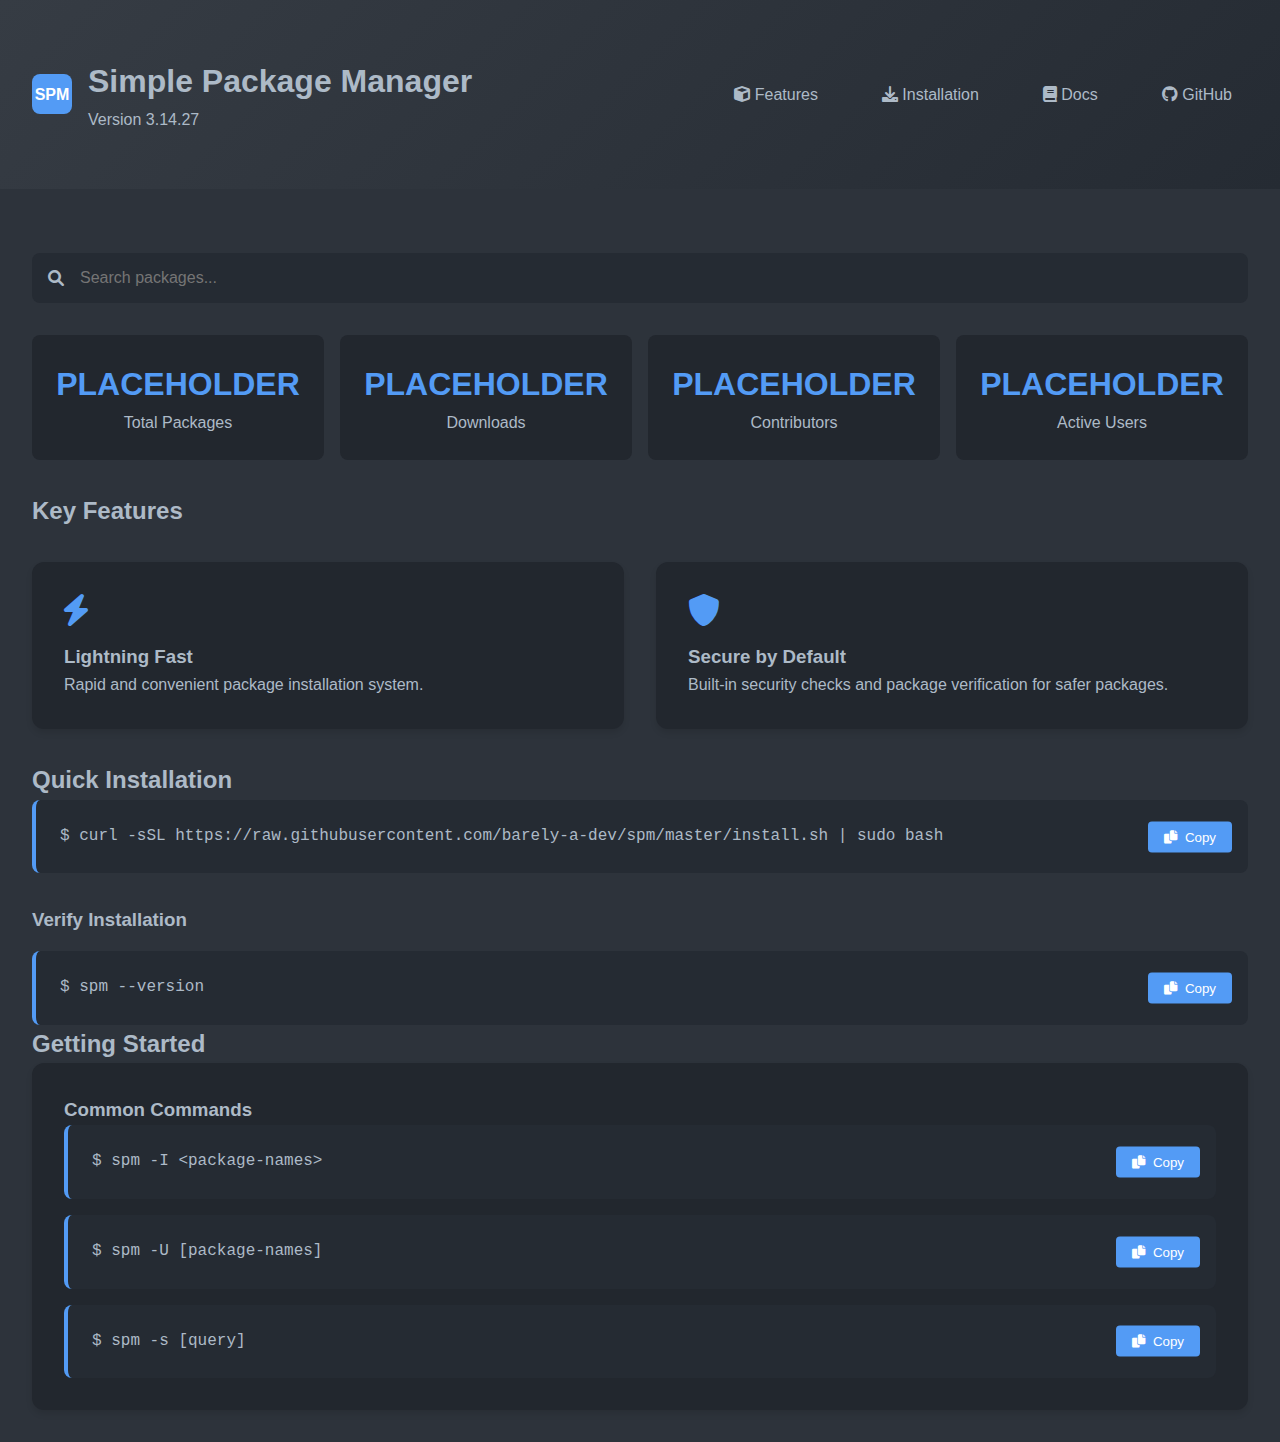
==== website/index.html @ 157df3e2 "Fix copy button on the website" ====
<!DOCTYPE html>
<html lang="en">

<head>
    <meta charset="UTF-8">
    <meta name="viewport" content="width=device-width, initial-scale=1.0">
    <meta name="description" content="SPM - A powerful yet lightweight package manager for modern development">
    <meta name="keywords" content="package manager, SPM, software management, development tools">
    <title>SPM - Simple Package Manager</title>
    <link rel="stylesheet" href="https://cdnjs.cloudflare.com/ajax/libs/font-awesome/6.0.0/css/all.min.css">
    <style>
        :root {
            --primary: #2d333b;
            --primary-light: #363c44;
            --primary-dark: #252b33;
            --secondary: #22272e;
            --text: #adbac7;
            --text-light: #cbd4dc;
            --accent: #539bf5;
            --accent-light: #68a7f8;
            --success: #347d39;
            --warning: #c69026;
            --error: #e5534b;
            --gradient-primary: linear-gradient(135deg, var(--primary-light), var(--primary-dark));
            --box-shadow: 0 4px 6px rgba(0, 0, 0, 0.1);
            --transition-speed: 0.3s;
        }


        *,
        *::before,
        *::after {
            box-sizing: border-box;
            margin: 0;
            padding: 0;
        }

        html {
            scroll-behavior: smooth;
            font-size: 16px;
        }

        body {
            font-family: -apple-system, BlinkMacSystemFont, 'Segoe UI', Roboto, Oxygen, Ubuntu, Cantarell, sans-serif;
            line-height: 1.6;
            background: var(--primary);
            color: var(--text);
            overflow-x: hidden;
        }


        .container {
            max-width: 1400px;
            margin: 0 auto;
            padding: 2rem;
            position: relative;
        }


        header {
            background: var(--gradient-primary);
            padding: 1.5rem 0;
            position: sticky;
            top: 0;
            z-index: 1000;
            backdrop-filter: blur(10px);
        }

        .search-results {
            position: absolute;
            top: calc(100% + 5px);

            left: 0;
            right: 0;
            background: var(--secondary);
            border-radius: 8px;
            margin-top: 0.5rem;
            box-shadow: var(--box-shadow);
            z-index: 1000;
            max-height: 400px;

            overflow-y: auto;

        }


        .search-result {
            padding: 1rem;
            border-bottom: 1px solid var(--primary);
            cursor: pointer;
            transition: background var(--transition-speed);
        }

        .search-result:hover {
            background: var(--primary-light);
        }

        .search-result:last-child {
            border-bottom: none;
        }


        .header-content {
            display: flex;
            justify-content: space-between;
            align-items: center;
        }

        .logo-container {
            display: flex;
            align-items: center;
            gap: 1rem;
        }

        .logo {
            width: 40px;
            height: 40px;
            background: var(--accent);
            border-radius: 8px;
            display: flex;
            align-items: center;
            justify-content: center;
            font-weight: bold;
            color: white;
        }


        nav {
            display: flex;
            gap: 2rem;
            align-items: center;
        }

        nav a {
            color: var(--text);
            text-decoration: none;
            padding: 0.5rem 1rem;
            border-radius: 6px;
            transition: all var(--transition-speed);
            position: relative;
        }

        nav a::after {
            content: '';
            position: absolute;
            bottom: 0;
            left: 50%;
            width: 0;
            height: 2px;
            background: var(--accent);
            transition: all var(--transition-speed);
            transform: translateX(-50%);
        }

        nav a:hover::after {
            width: 100%;
        }


        .feature-card {
            background: var(--secondary);
            padding: 2rem;
            border-radius: 12px;
            box-shadow: var(--box-shadow);
            transition: all var(--transition-speed);
            position: relative;
            overflow: hidden;
        }

        .feature-card::before {
            content: '';
            position: absolute;
            top: 0;
            left: 0;
            width: 100%;
            height: 4px;
            background: var(--accent);
            transform: scaleX(0);
            transition: transform var(--transition-speed);
        }

        .feature-card:hover::before {
            transform: scaleX(1);
        }


        .cmd {
            background: var(--primary-dark);
            padding: 1.5rem;
            border-radius: 8px;
            position: relative;
            font-family: 'JetBrains Mono', monospace;
            border-left: 4px solid var(--accent);
        }

        .copy-btn {
            position: absolute;
            right: 1rem;
            top: 50%;
            transform: translateY(-50%);
            background: var(--accent);
            color: white;
            border: none;
            padding: 0.5rem 1rem;
            border-radius: 4px;
            cursor: pointer;
            transition: all var(--transition-speed);
            display: flex;
            align-items: center;
            gap: 0.5rem;
        }

        .copy-btn:hover {
            background: var(--accent-light);
        }


        .search-bar {
            background: var(--primary-dark);
            padding: 1rem;
            border-radius: 8px;
            display: flex;
            align-items: center;
            gap: 1rem;
            margin: 2rem 0;
        }

        .search-input {
            background: transparent;
            border: none;
            color: var(--text);
            flex: 1;
            font-size: 1rem;
            outline: none;
        }

        .statistics {
            display: grid;
            grid-template-columns: repeat(4, 1fr);
            gap: 1rem;
            margin: 2rem 0;
        }

        .stat-card {
            background: var(--secondary);
            padding: 1.5rem;
            border-radius: 8px;
            text-align: center;
        }

        .stat-number {
            font-size: 2rem;
            color: var(--accent);
            font-weight: bold;
        }


        .fade-in {
            animation: fadeIn 0.5s ease-in;
        }

        @keyframes fadeIn {
            from {
                opacity: 0;
                transform: translateY(20px);
            }

            to {
                opacity: 1;
                transform: translateY(0);
            }
        }


        @media (max-width: 1024px) {
            .statistics {
                grid-template-columns: repeat(2, 1fr);
            }
        }

        @media (max-width: 768px) {
            .header-content {
                flex-direction: column;
                gap: 1rem;
            }

            nav {
                flex-wrap: wrap;
                justify-content: center;
            }

            .statistics {
                grid-template-columns: 1fr;
            }
        }
    </style>
</head>

<body>

    <header>
        <div class="container header-content">
            <div class="logo-container">
                <div class="logo">SPM</div>
                <div>
                    <h1>Simple Package Manager</h1>
                    <span class="version">Version 3.14.27</span>
                </div>
            </div>
            <nav>
                <a href="#features"><i class="fas fa-cube"></i> Features</a>
                <a href="#installation"><i class="fas fa-download"></i> Installation</a>
                <a href="#documentation"><i class="fas fa-book"></i> Docs</a>
                <a href="https://github.com/barely-a-dev/spm"><i class="fab fa-github"></i> GitHub</a>
            </nav>
        </div>
    </header>

    <main class="container">

        <div class="search-container" style="position: relative;">
            <div class="search-bar">
                <i class="fas fa-search"></i>
                <input type="text" class="search-input" placeholder="Search packages...">
            </div>
        </div>



        <div class="statistics">
            <div class="stat-card">
                <div class="stat-number">PLACEHOLDER</div>
                <div>Total Packages</div>
            </div>
            <div class="stat-card">
                <div class="stat-number">PLACEHOLDER</div>
                <div>Downloads</div>
            </div>
            <div class="stat-card">
                <div class="stat-number">PLACEHOLDER</div>
                <div>Contributors</div>
            </div>
            <div class="stat-card">
                <div class="stat-number">PLACEHOLDER</div>
                <div>Active Users</div>
            </div>
        </div>

        <section id="features" class="fade-in">
            <h2>Key Features</h2>
            <div class="feature-grid"
                style="display: grid; grid-template-columns: repeat(auto-fit, minmax(300px, 1fr)); gap: 2rem; margin: 2rem 0;">
                <div class="feature-card">
                    <i class="fas fa-bolt" style="color: var(--accent); font-size: 2rem; margin-bottom: 1rem;"></i>
                    <h3>Lightning Fast</h3>
                    <p>Rapid and convenient package installation system.</p>
                </div>
                <div class="feature-card">
                    <i class="fas fa-shield-alt"
                        style="color: var(--accent); font-size: 2rem; margin-bottom: 1rem;"></i>
                    <h3>Secure by Default</h3>
                    <p>Built-in security checks and package verification for safer packages.</p>
                </div>
                <!-- <div class="feature-card">
                    <i class="fas fa-code-branch"
                        style="color: var(--accent); font-size: 2rem; margin-bottom: 1rem;"></i>
                    <h3>Smart Dependencies</h3>
                    <p>Intelligent dependency management with automatic conflict resolution.</p>
                </div> -->
            </div>


            <section id="installation" class="fade-in">
                <h2>Quick Installation</h2>
                <div class="cmd">
                    $ curl -sSL https://raw.githubusercontent.com/barely-a-dev/spm/master/install.sh | sudo bash
                    <button class="copy-btn"><i class="fas fa-copy"></i> Copy</button>
                </div>

                <h3 style="margin: 2rem 0 1rem;">Verify Installation</h3>
                <div class="cmd">
                    $ spm --version
                    <button class="copy-btn"><i class="fas fa-copy"></i> Copy</button>
                </div>
            </section>


            <section id="documentation" class="fade-in">
                <h2>Getting Started</h2>
                <div class="feature-card">
                    <h3>Common Commands</h3>
                    <div style="display: grid; gap: 1rem;">
                        <div class="cmd">
                            $ spm -I &lt;package-names&gt;
                            <button class="copy-btn"><i class="fas fa-copy"></i> Copy</button>
                        </div>
                        <div class="cmd">
                            $ spm -U [package-names]
                            <button class="copy-btn"><i class="fas fa-copy"></i> Copy</button>
                        </div>
                        <div class="cmd">
                            $ spm -s [query]
                            <button class="copy-btn"><i class="fas fa-copy"></i> Copy</button>
                        </div>
                    </div>
                </div>
            </section>
        </section>
    </main>

    <script>
        document.addEventListener('DOMContentLoaded', () => {
            // Intersection Observer for animations
            const observer = new IntersectionObserver((entries) => {
                entries.forEach(entry => {
                    if (entry.isIntersecting) {
                        entry.target.classList.add('fade-in');
                    }
                });
            }, { threshold: 0.1 });

            // Observe all feature cards
            document.querySelectorAll('.feature-card').forEach(card => {
                observer.observe(card);
            });
            
            document.querySelectorAll('.copy-btn').forEach(btn => {
                btn.addEventListener('click', async () => {
                    // Get the command text, remove the $ and any extra whitespace
                    const cmdText = btn.parentElement.firstChild.textContent.trim();
                    const command = cmdText.replace(/^\$\s+/, '').trim();

                    try {
                        await navigator.clipboard.writeText(command);
                        btn.innerHTML = '<i class="fas fa-check"></i> Copied!';
                        setTimeout(() => {
                            btn.innerHTML = '<i class="fas fa-copy"></i> Copy';
                        }, 2000);
                    } catch (err) {
                        btn.innerHTML = '<i class="fas fa-times"></i> Failed!';
                        setTimeout(() => {
                            btn.innerHTML = '<i class="fas fa-copy"></i> Copy';
                        }, 2000);
                    }
                });
            });

            const searchInput = document.querySelector('.search-input');
            let searchTimeout = null;

            searchInput.addEventListener('input', async (e) => {
                const query = e.target.value.trim().toLowerCase();
                if (query.length < 2) {
                    const existingResults = document.querySelector('.search-results');
                    if (existingResults) existingResults.remove();
                    return;
                }

                // Clear previous timeout
                if (searchTimeout) clearTimeout(searchTimeout);

                // Set new timeout to prevent too many API calls
                searchTimeout = setTimeout(async () => {
                    try {
                        // Fetch repository contents
                        const response = await fetch('https://api.github.com/repos/barely-a-dev/spm_repo/contents');
                        const files = await response.json();

                        // Process files to find packages
                        const packages = new Map(); // Use Map to store unique packages

                        // First pass: collect all .ver files and their contents
                        const verFiles = files.filter(file => file.name.endsWith('.ver'));
                        const verVersions = new Map();

                        for (const verFile of verFiles) {
                            const pkgName = verFile.name.replace('.ver', '');
                            const versionResponse = await fetch(verFile.download_url);
                            const version = await versionResponse.text();
                            verVersions.set(pkgName, version.trim());
                        }

                        // Second pass: process package files
                        files.forEach(file => {
                            if (file.name.endsWith('.ver')) return; // Skip .ver files

                            // Try to parse package name and version
                            const match = file.name.match(/^([^&]+)&(.+)$/);
                            if (match) {
                                const [, name, version] = match;
                                if (name.toLowerCase().includes(query)) {
                                    packages.set(name, {
                                        name,
                                        version,
                                        status: verVersions.has(name) ? 'valid' : 'no-ver-file'
                                    });
                                }
                            } else {
                                // Handle files without version in filename
                                const name = file.name;
                                if (name.toLowerCase().includes(query)) {
                                    packages.set(name, {
                                        name,
                                        version: 'unknown',
                                        status: 'invalid-format'
                                    });
                                }
                            }
                        });

                        // Convert packages Map to array and sort by status and name
                        const results = Array.from(packages.values())
                            .sort((a, b) => {
                                // Sort valid packages first
                                if (a.status === 'valid' && b.status !== 'valid') return -1;
                                if (a.status !== 'valid' && b.status === 'valid') return 1;
                                return a.name.localeCompare(b.name);
                            });

                        // Update UI with search results
                        const resultsContainer = document.createElement('div');
                        resultsContainer.className = 'search-results';

                        resultsContainer.innerHTML = results.map(pkg => `
                <div class="search-result" style="border-left: 4px solid ${getStatusColor(pkg.status)}">
                    <h4>${pkg.name}</h4>
                    <p>Version: ${pkg.version}</p>
                    ${pkg.status !== 'valid' ? `<p style="color: var(--warning);">${getStatusMessage(pkg.status)}</p>` : ''}
                </div>
            `).join('');

                        // Replace existing results if any
                        const existingResults = document.querySelector('.search-results');
                        if (existingResults) {
                            existingResults.remove();
                        }
                        searchInput.parentElement.parentElement.appendChild(resultsContainer);
                    } catch (error) {
                        console.error('Search failed:', error);
                    }
                }, 300); // Debounce time of 300ms
            });

            // Helper functions
            function getStatusColor(status) {
                switch (status) {
                    case 'valid': return 'var(--success)';
                    case 'no-ver-file': return 'var(--warning)';
                    case 'invalid-format': return 'var(--error)';
                    default: return 'var(--text)';
                }
            }

            function getStatusMessage(status) {
                switch (status) {
                    case 'no-ver-file': return 'Missing version file';
                    case 'invalid-format': return 'Invalid package format';
                    default: return '';
                }
            }
        });
        document.addEventListener('DOMContentLoaded', async () => {
            // Fetch statistics from GitHub API
            async function fetchStats() {
                try {
                    const response = await fetch('https://api.github.com/repos/barely-a-dev/spm_repo/contents');
                    const data = await response.json();
                    console.log(data);
                    // Count .ver files for total packages
                    const totalPackages = data.filter(file => file.name.endsWith('.ver')).length;

                    // Update statistics
                    document.querySelectorAll('.stat-number').forEach((stat, index) => {
                        switch (index) {
                            case 0: // Total Packages
                                stat.textContent = totalPackages;
                                break;
                            case 1: // Downloads (Needs backend implementation)
                                stat.textContent = 'Coming Soon';
                                break;
                            case 2: // Contributors
                                stat.textContent = '1';
                                break;
                            case 3: // Active Users
                                fetch('/api/active-users').then(res => res.json())
                                    .then(data => stat.textContent = data.count)
                                    .catch(() => stat.textContent = 'Coming Soon');
                                break;
                        }
                    });
                } catch (error) {
                    console.error('Failed to fetch statistics:', error);
                }
            }

            fetchStats();
        });

    </script>
</body>

</html>
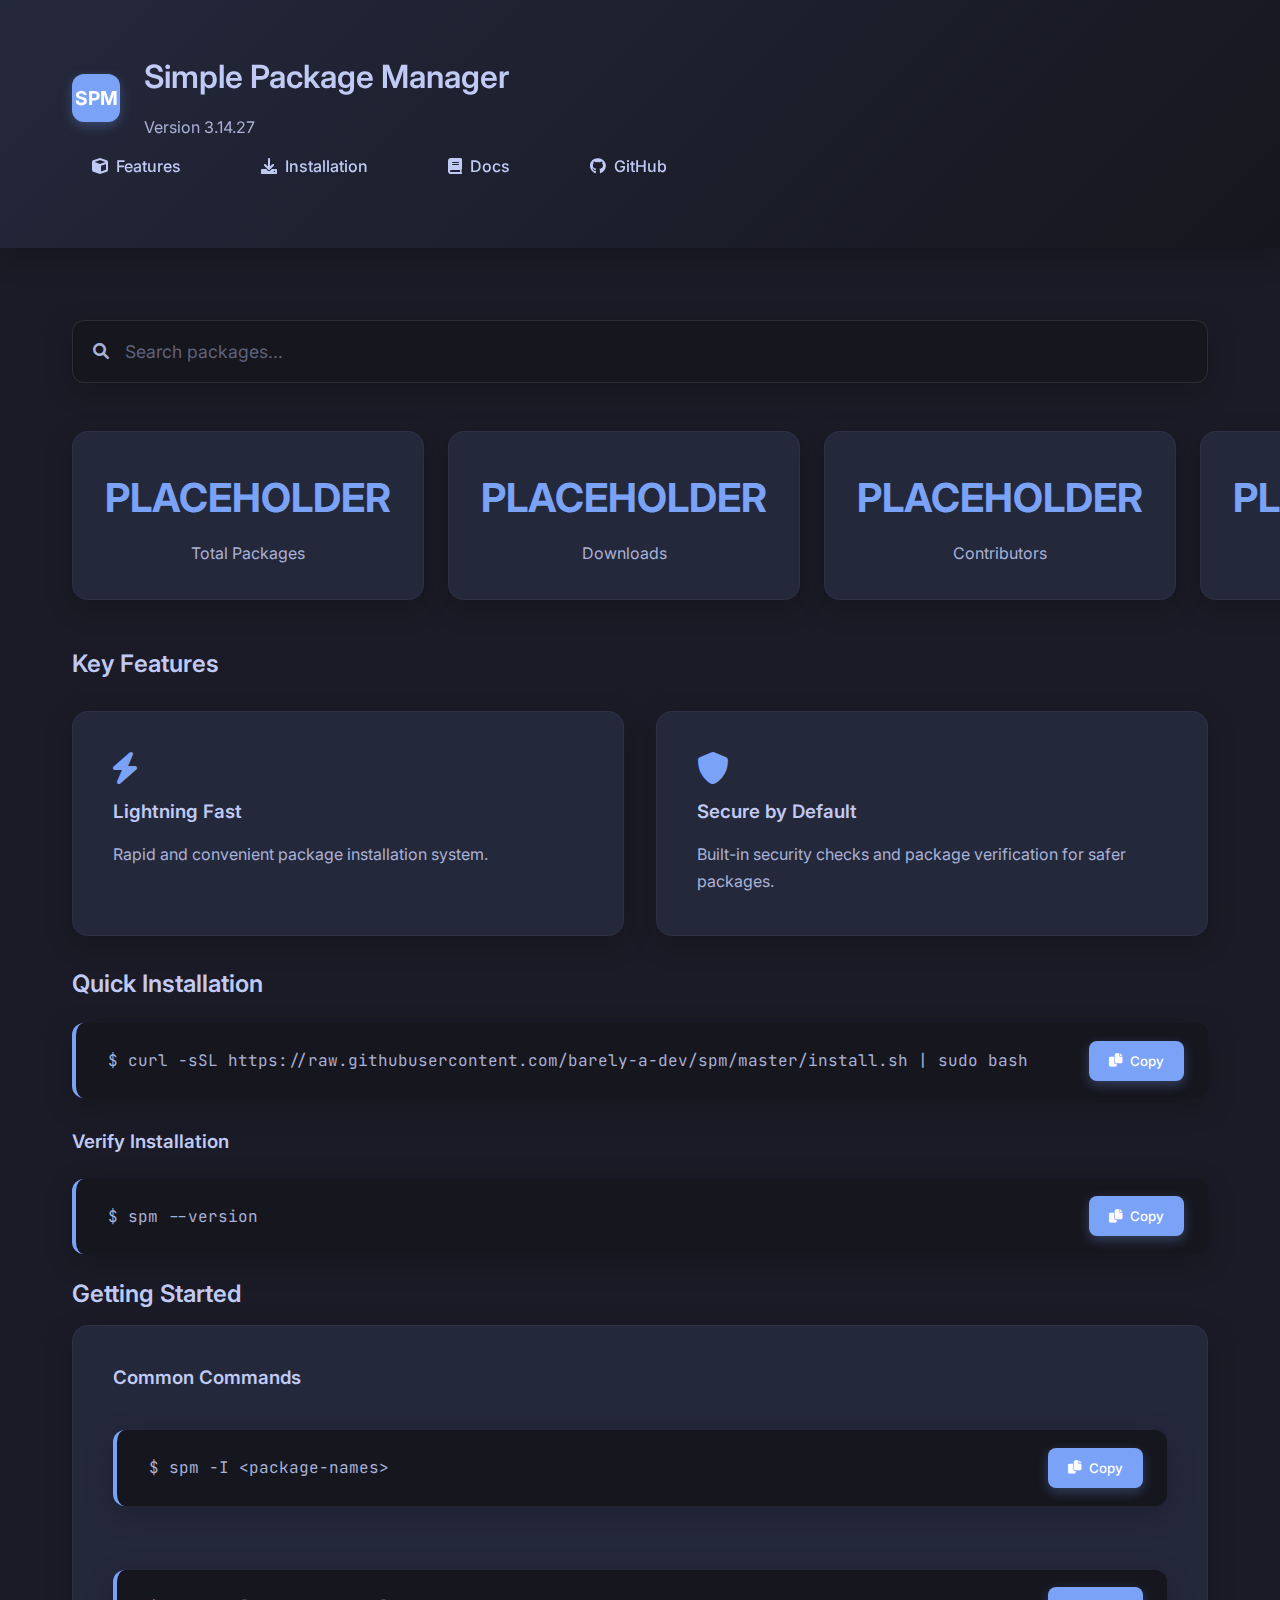
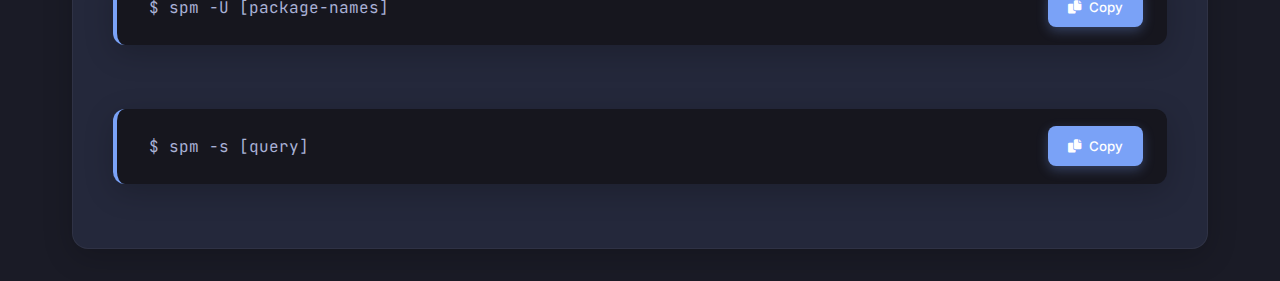
==== commit 8276e169: "Improve website appearance and function" ====
--- a/website/index.html
+++ b/website/index.html
@@ -8,24 +8,29 @@
     <meta name="keywords" content="package manager, SPM, software management, development tools">
     <title>SPM - Simple Package Manager</title>
     <link rel="stylesheet" href="https://cdnjs.cloudflare.com/ajax/libs/font-awesome/6.0.0/css/all.min.css">
+    <link rel="preconnect" href="https://fonts.googleapis.com">
+    <link rel="preconnect" href="https://fonts.gstatic.com" crossorigin>
+    <link
+        href="https://fonts.googleapis.com/css2?family=JetBrains+Mono:wght@400;700&family=Inter:wght@400;500;700&display=swap"
+        rel="stylesheet">
     <style>
         :root {
-            --primary: #2d333b;
-            --primary-light: #363c44;
-            --primary-dark: #252b33;
-            --secondary: #22272e;
-            --text: #adbac7;
-            --text-light: #cbd4dc;
-            --accent: #539bf5;
-            --accent-light: #68a7f8;
-            --success: #347d39;
-            --warning: #c69026;
-            --error: #e5534b;
+            --primary: #1a1b26;
+            --primary-light: #24283b;
+            --primary-dark: #16161e;
+            --secondary: #1f2335;
+            --text: #a9b1d6;
+            --text-light: #c0caf5;
+            --accent: #7aa2f7;
+            --accent-light: #89b4fa;
+            --accent-dark: #6b8adb;
+            --success: #9ece6a;
+            --warning: #e0af68;
+            --error: #f7768e;
             --gradient-primary: linear-gradient(135deg, var(--primary-light), var(--primary-dark));
-            --box-shadow: 0 4px 6px rgba(0, 0, 0, 0.1);
+            --box-shadow: 0 8px 30px rgba(0, 0, 0, 0.2);
             --transition-speed: 0.3s;
         }
-
 
         *,
         *::before,
@@ -41,21 +46,31 @@
         }
 
         body {
-            font-family: -apple-system, BlinkMacSystemFont, 'Segoe UI', Roboto, Oxygen, Ubuntu, Cantarell, sans-serif;
-            line-height: 1.6;
+            font-family: 'Inter', sans-serif;
+            line-height: 1.7;
             background: var(--primary);
             color: var(--text);
             overflow-x: hidden;
         }
 
+        h1,
+        h2,
+        h3,
+        h4,
+        h5,
+        h6 {
+            color: var(--text-light);
+            font-weight: 600;
+            line-height: 1.3;
+            margin-bottom: 1rem;
+        }
 
         .container {
-            max-width: 1400px;
+            max-width: 1200px;
             margin: 0 auto;
             padding: 2rem;
             position: relative;
         }
-
 
         header {
             background: var(--gradient-primary);
@@ -63,214 +78,204 @@
             position: sticky;
             top: 0;
             z-index: 1000;
+            box-shadow: var(--box-shadow);
             backdrop-filter: blur(10px);
         }
 
-        .search-results {
-            position: absolute;
-            top: calc(100% + 5px);
-
-            left: 0;
-            right: 0;
-            background: var(--secondary);
-            border-radius: 8px;
-            margin-top: 0.5rem;
-            box-shadow: var(--box-shadow);
-            z-index: 1000;
-            max-height: 400px;
-
-            overflow-y: auto;
-
-        }
-
-
-        .search-result {
-            padding: 1rem;
-            border-bottom: 1px solid var(--primary);
-            cursor: pointer;
-            transition: background var(--transition-speed);
-        }
-
-        .search-result:hover {
-            background: var(--primary-light);
-        }
-
-        .search-result:last-child {
-            border-bottom: none;
-        }
-
-
-        .header-content {
-            display: flex;
-            justify-content: space-between;
-            align-items: center;
-        }
-
         .logo-container {
             display: flex;
             align-items: center;
-            gap: 1rem;
+            gap: 1.5rem;
         }
 
         .logo {
-            width: 40px;
-            height: 40px;
+            width: 48px;
+            height: 48px;
             background: var(--accent);
-            border-radius: 8px;
+            border-radius: 12px;
             display: flex;
             align-items: center;
             justify-content: center;
             font-weight: bold;
             color: white;
-        }
-
+            font-size: 1.2rem;
+            box-shadow: 0 4px 12px rgba(122, 162, 247, 0.3);
+        }
 
         nav {
             display: flex;
-            gap: 2rem;
+            gap: 2.5rem;
             align-items: center;
         }
 
         nav a {
+            color: var(--text-light);
+            text-decoration: none;
+            padding: 0.75rem 1.25rem;
+            border-radius: 8px;
+            transition: all var(--transition-speed);
+            font-weight: 500;
+            display: flex;
+            align-items: center;
+            gap: 0.5rem;
+        }
+
+        nav a:hover {
+            background: rgba(255, 255, 255, 0.1);
+            transform: translateY(-2px);
+        }
+
+        .search-bar {
+            background: var(--primary-dark);
+            padding: 1.25rem;
+            border-radius: 12px;
+            display: flex;
+            align-items: center;
+            gap: 1rem;
+            margin: 2.5rem 0;
+            box-shadow: var(--box-shadow);
+            border: 1px solid rgba(255, 255, 255, 0.1);
+        }
+
+        .search-input {
+            background: transparent;
+            border: none;
             color: var(--text);
-            text-decoration: none;
-            padding: 0.5rem 1rem;
-            border-radius: 6px;
-            transition: all var(--transition-speed);
-            position: relative;
-        }
-
-        nav a::after {
-            content: '';
-            position: absolute;
-            bottom: 0;
-            left: 50%;
-            width: 0;
-            height: 2px;
-            background: var(--accent);
-            transition: all var(--transition-speed);
-            transform: translateX(-50%);
-        }
-
-        nav a:hover::after {
-            width: 100%;
-        }
-
+            flex: 1;
+            font-size: 1.1rem;
+            outline: none;
+            font-family: 'Inter', sans-serif;
+        }
+
+        .search-input::placeholder {
+            color: rgba(169, 177, 214, 0.5);
+        }
+
+        .statistics {
+            display: grid;
+            grid-template-columns: repeat(4, 1fr);
+            gap: 1.5rem;
+            margin: 3rem 0;
+        }
+
+        .stat-card {
+            background: var(--primary-light);
+            padding: 2rem;
+            border-radius: 16px;
+            text-align: center;
+            box-shadow: var(--box-shadow);
+            border: 1px solid rgba(255, 255, 255, 0.05);
+            transition: transform var(--transition-speed);
+        }
+
+        .stat-card:hover {
+            transform: translateY(-5px);
+        }
+
+        .stat-number {
+            font-size: 2.5rem;
+            color: var(--accent);
+            font-weight: 700;
+            margin-bottom: 0.5rem;
+        }
 
         .feature-card {
-            background: var(--secondary);
-            padding: 2rem;
-            border-radius: 12px;
+            background: var(--primary-light);
+            padding: 2.5rem;
+            border-radius: 16px;
             box-shadow: var(--box-shadow);
-            transition: all var(--transition-speed);
+            transition: transform var(--transition-speed);
             position: relative;
             overflow: hidden;
-        }
-
-        .feature-card::before {
-            content: '';
-            position: absolute;
-            top: 0;
-            left: 0;
-            width: 100%;
-            height: 4px;
-            background: var(--accent);
-            transform: scaleX(0);
-            transition: transform var(--transition-speed);
-        }
-
-        .feature-card:hover::before {
-            transform: scaleX(1);
-        }
-
+            border: 1px solid rgba(255, 255, 255, 0.05);
+        }
+
+        .feature-card:hover {
+            transform: translateY(-5px);
+        }
 
         .cmd {
             background: var(--primary-dark);
-            padding: 1.5rem;
-            border-radius: 8px;
+            padding: 1.5rem 2rem;
+            border-radius: 12px;
             position: relative;
             font-family: 'JetBrains Mono', monospace;
             border-left: 4px solid var(--accent);
+            margin: 1.5rem 0;
+            box-shadow: var(--box-shadow);
         }
 
         .copy-btn {
             position: absolute;
-            right: 1rem;
+            right: 1.5rem;
             top: 50%;
             transform: translateY(-50%);
             background: var(--accent);
             color: white;
             border: none;
-            padding: 0.5rem 1rem;
-            border-radius: 4px;
+            padding: 0.75rem 1.25rem;
+            border-radius: 8px;
             cursor: pointer;
             transition: all var(--transition-speed);
             display: flex;
             align-items: center;
             gap: 0.5rem;
+            font-family: 'Inter', sans-serif;
+            font-weight: 500;
+            box-shadow: 0 4px 12px rgba(122, 162, 247, 0.3);
         }
 
         .copy-btn:hover {
             background: var(--accent-light);
-        }
-
-
-        .search-bar {
-            background: var(--primary-dark);
-            padding: 1rem;
-            border-radius: 8px;
-            display: flex;
-            align-items: center;
+            transform: translateY(-50%) scale(1.2)
+        }
+
+        .search-results {
+            background: var(--primary-light);
+            border-radius: 12px;
+            margin-top: 0.5rem;
+            box-shadow: var(--box-shadow);
+            border: 1px solid rgba(255, 255, 255, 0.05);
+            overflow: hidden;
+        }
+
+        .search-result {
+            padding: 1.5rem;
+            border-bottom: 1px solid rgba(255, 255, 255, 0.05);
+            cursor: pointer;
+            transition: background var(--transition-speed);
+        }
+
+        .search-result:hover {
+            background: var(--primary);
+        }
+
+        .result-buttons {
+            display: flex;
             gap: 1rem;
-            margin: 2rem 0;
-        }
-
-        .search-input {
-            background: transparent;
+            margin-top: 1rem;
+        }
+
+        .result-button {
+            background: var(--accent);
+            color: white;
             border: none;
-            color: var(--text);
-            flex: 1;
-            font-size: 1rem;
-            outline: none;
-        }
-
-        .statistics {
-            display: grid;
-            grid-template-columns: repeat(4, 1fr);
-            gap: 1rem;
-            margin: 2rem 0;
-        }
-
-        .stat-card {
-            background: var(--secondary);
-            padding: 1.5rem;
-            border-radius: 8px;
-            text-align: center;
-        }
-
-        .stat-number {
-            font-size: 2rem;
-            color: var(--accent);
-            font-weight: bold;
-        }
-
-
-        .fade-in {
-            animation: fadeIn 0.5s ease-in;
-        }
-
-        @keyframes fadeIn {
-            from {
-                opacity: 0;
-                transform: translateY(20px);
-            }
-
-            to {
-                opacity: 1;
-                transform: translateY(0);
-            }
-        }
-
+            padding: 0.5rem 1rem;
+            border-radius: 6px;
+            cursor: pointer;
+            transition: all var(--transition-speed);
+            display: flex;
+            align-items: center;
+            gap: 0.5rem;
+            font-family: 'Inter', sans-serif;
+            font-size: 0.9rem;
+            font-weight: 500;
+        }
+
+        .result-button:hover {
+            background: var(--accent-light);
+            transform: translateY(-2px);
+        }
 
         @media (max-width: 1024px) {
             .statistics {
@@ -281,7 +286,7 @@
         @media (max-width: 768px) {
             .header-content {
                 flex-direction: column;
-                gap: 1rem;
+                gap: 1.5rem;
             }
 
             nav {
@@ -292,12 +297,15 @@
             .statistics {
                 grid-template-columns: 1fr;
             }
+
+            .container {
+                padding: 1.5rem;
+            }
         }
     </style>
 </head>
 
 <body>
-
     <header>
         <div class="container header-content">
             <div class="logo-container">
@@ -315,18 +323,13 @@
             </nav>
         </div>
     </header>
-
     <main class="container">
-
         <div class="search-container" style="position: relative;">
             <div class="search-bar">
                 <i class="fas fa-search"></i>
                 <input type="text" class="search-input" placeholder="Search packages...">
             </div>
         </div>
-
-
-
         <div class="statistics">
             <div class="stat-card">
                 <div class="stat-number">PLACEHOLDER</div>
@@ -345,7 +348,6 @@
                 <div>Active Users</div>
             </div>
         </div>
-
         <section id="features" class="fade-in">
             <h2>Key Features</h2>
             <div class="feature-grid"
@@ -368,23 +370,18 @@
                     <p>Intelligent dependency management with automatic conflict resolution.</p>
                 </div> -->
             </div>
-
-
             <section id="installation" class="fade-in">
                 <h2>Quick Installation</h2>
                 <div class="cmd">
                     $ curl -sSL https://raw.githubusercontent.com/barely-a-dev/spm/master/install.sh | sudo bash
                     <button class="copy-btn"><i class="fas fa-copy"></i> Copy</button>
                 </div>
-
                 <h3 style="margin: 2rem 0 1rem;">Verify Installation</h3>
                 <div class="cmd">
                     $ spm --version
                     <button class="copy-btn"><i class="fas fa-copy"></i> Copy</button>
                 </div>
             </section>
-
-
             <section id="documentation" class="fade-in">
                 <h2>Getting Started</h2>
                 <div class="feature-card">
@@ -407,10 +404,8 @@
             </section>
         </section>
     </main>
-
     <script>
         document.addEventListener('DOMContentLoaded', () => {
-            // Intersection Observer for animations
             const observer = new IntersectionObserver((entries) => {
                 entries.forEach(entry => {
                     if (entry.isIntersecting) {
@@ -418,18 +413,13 @@
                     }
                 });
             }, { threshold: 0.1 });
-
-            // Observe all feature cards
             document.querySelectorAll('.feature-card').forEach(card => {
                 observer.observe(card);
             });
-            
             document.querySelectorAll('.copy-btn').forEach(btn => {
                 btn.addEventListener('click', async () => {
-                    // Get the command text, remove the $ and any extra whitespace
                     const cmdText = btn.parentElement.firstChild.textContent.trim();
                     const command = cmdText.replace(/^\$\s+/, '').trim();
-
                     try {
                         await navigator.clipboard.writeText(command);
                         btn.innerHTML = '<i class="fas fa-check"></i> Copied!';
@@ -444,10 +434,8 @@
                     }
                 });
             });
-
             const searchInput = document.querySelector('.search-input');
             let searchTimeout = null;
-
             searchInput.addEventListener('input', async (e) => {
                 const query = e.target.value.trim().toLowerCase();
                 if (query.length < 2) {
@@ -455,36 +443,22 @@
                     if (existingResults) existingResults.remove();
                     return;
                 }
-
-                // Clear previous timeout
                 if (searchTimeout) clearTimeout(searchTimeout);
-
-                // Set new timeout to prevent too many API calls
                 searchTimeout = setTimeout(async () => {
                     try {
-                        // Fetch repository contents
                         const response = await fetch('https://api.github.com/repos/barely-a-dev/spm_repo/contents');
                         const files = await response.json();
-
-                        // Process files to find packages
-                        const packages = new Map(); // Use Map to store unique packages
-
-                        // First pass: collect all .ver files and their contents
+                        const packages = new Map();
                         const verFiles = files.filter(file => file.name.endsWith('.ver'));
                         const verVersions = new Map();
-
                         for (const verFile of verFiles) {
                             const pkgName = verFile.name.replace('.ver', '');
                             const versionResponse = await fetch(verFile.download_url);
                             const version = await versionResponse.text();
                             verVersions.set(pkgName, version.trim());
                         }
-
-                        // Second pass: process package files
                         files.forEach(file => {
-                            if (file.name.endsWith('.ver')) return; // Skip .ver files
-
-                            // Try to parse package name and version
+                            if (file.name.endsWith('.ver')) return;
                             const match = file.name.match(/^([^&]+)&(.+)$/);
                             if (match) {
                                 const [, name, version] = match;
@@ -496,7 +470,6 @@
                                     });
                                 }
                             } else {
-                                // Handle files without version in filename
                                 const name = file.name;
                                 if (name.toLowerCase().includes(query)) {
                                     packages.set(name, {
@@ -507,41 +480,73 @@
                                 }
                             }
                         });
-
-                        // Convert packages Map to array and sort by status and name
                         const results = Array.from(packages.values())
                             .sort((a, b) => {
-                                // Sort valid packages first
                                 if (a.status === 'valid' && b.status !== 'valid') return -1;
                                 if (a.status !== 'valid' && b.status === 'valid') return 1;
                                 return a.name.localeCompare(b.name);
                             });
-
-                        // Update UI with search results
                         const resultsContainer = document.createElement('div');
                         resultsContainer.className = 'search-results';
-
                         resultsContainer.innerHTML = results.map(pkg => `
-                <div class="search-result" style="border-left: 4px solid ${getStatusColor(pkg.status)}">
-                    <h4>${pkg.name}</h4>
-                    <p>Version: ${pkg.version}</p>
-                    ${pkg.status !== 'valid' ? `<p style="color: var(--warning);">${getStatusMessage(pkg.status)}</p>` : ''}
-                </div>
-            `).join('');
-
-                        // Replace existing results if any
+                            <div class="search-result" style="border-left: 4px solid ${getStatusColor(pkg.status)}">
+                                <h4>${pkg.name}</h4>
+                                <p>Version: ${pkg.version}</p>
+                                ${pkg.status !== 'valid' ?
+                                `<p style="color: var(--warning);">${getStatusMessage(pkg.status)}</p>` :
+                                `<div class="result-buttons">
+                                        <button class="result-button download-btn" data-package="${pkg.name}&${pkg.version}">
+                                            <i class="fas fa-download"></i> Download Package
+                                        </button>
+                                        <button class="result-button copy-install-btn" data-package="${pkg.name}">
+                                            <i class="fas fa-terminal"></i> Copy Install Command
+                                        </button>
+                                    </div>`
+                            }
+                            </div>
+                        `).join('');
                         const existingResults = document.querySelector('.search-results');
                         if (existingResults) {
                             existingResults.remove();
                         }
                         searchInput.parentElement.parentElement.appendChild(resultsContainer);
+                        resultsContainer.addEventListener('click', async (e) => {
+                            console.log("CLICK");
+                            const downloadBtn = e.target.closest('.download-btn');
+                            const copyInstallBtn = e.target.closest('.copy-install-btn');
+
+                            if (downloadBtn) {
+                                const packageFile = downloadBtn.getAttribute('data-package');
+                                console.log("PKG: ", packageFile);
+                                try {
+                                    window.location.href = `https://raw.githubusercontent.com/barely-a-dev/spm_repo/master/${packageFile}`;
+                                } catch (error) {
+                                    console.error('Download failed:', error);
+                                }
+                            }
+
+                            if (copyInstallBtn) {
+                                const packageName = copyInstallBtn.getAttribute('data-package');
+                                try {
+                                    await navigator.clipboard.writeText(`spm -I ${packageName}`);
+                                    copyInstallBtn.innerHTML = '<i class="fas fa-check"></i> Copied!';
+                                    setTimeout(() => {
+                                        copyInstallBtn.innerHTML = '<i class="fas fa-terminal"></i> Copy Install Command';
+                                    }, 2000);
+                                } catch (error) {
+                                    console.error('Copy failed:', error);
+                                    copyInstallBtn.innerHTML = '<i class="fas fa-times"></i> Failed!';
+                                    setTimeout(() => {
+                                        copyInstallBtn.innerHTML = '<i class="fas fa-terminal"></i> Copy Install Command';
+                                    }, 2000);
+                                }
+                            }
+                        });
                     } catch (error) {
                         console.error('Search failed:', error);
                     }
-                }, 300); // Debounce time of 300ms
+                }, 300);
             });
-
-            // Helper functions
             function getStatusColor(status) {
                 switch (status) {
                     case 'valid': return 'var(--success)';
@@ -550,7 +555,6 @@
                     default: return 'var(--text)';
                 }
             }
-
             function getStatusMessage(status) {
                 switch (status) {
                     case 'no-ver-file': return 'Missing version file';
@@ -560,31 +564,23 @@
             }
         });
         document.addEventListener('DOMContentLoaded', async () => {
-            // Fetch statistics from GitHub API
             async function fetchStats() {
                 try {
                     const response = await fetch('https://api.github.com/repos/barely-a-dev/spm_repo/contents');
                     const data = await response.json();
                     console.log(data);
-                    // Count .ver files for total packages
                     const totalPackages = data.filter(file => file.name.endsWith('.ver')).length;
-
-                    // Update statistics
                     document.querySelectorAll('.stat-number').forEach((stat, index) => {
                         switch (index) {
-                            case 0: // Total Packages
-                                stat.textContent = totalPackages;
+                            case 0: stat.textContent = totalPackages;
                                 break;
-                            case 1: // Downloads (Needs backend implementation)
-                                stat.textContent = 'Coming Soon';
+                            case 1: stat.textContent = 'Coming Soon';
                                 break;
-                            case 2: // Contributors
-                                stat.textContent = '1';
+                            case 2: stat.textContent = '1';
                                 break;
-                            case 3: // Active Users
-                                fetch('/api/active-users').then(res => res.json())
-                                    .then(data => stat.textContent = data.count)
-                                    .catch(() => stat.textContent = 'Coming Soon');
+                            case 3: fetch('/api/active-users').then(res => res.json())
+                                .then(data => stat.textContent = data.count)
+                                .catch(() => stat.textContent = 'Coming Soon');
                                 break;
                         }
                     });
@@ -592,10 +588,8 @@
                     console.error('Failed to fetch statistics:', error);
                 }
             }
-
             fetchStats();
         });
-
     </script>
 </body>
 
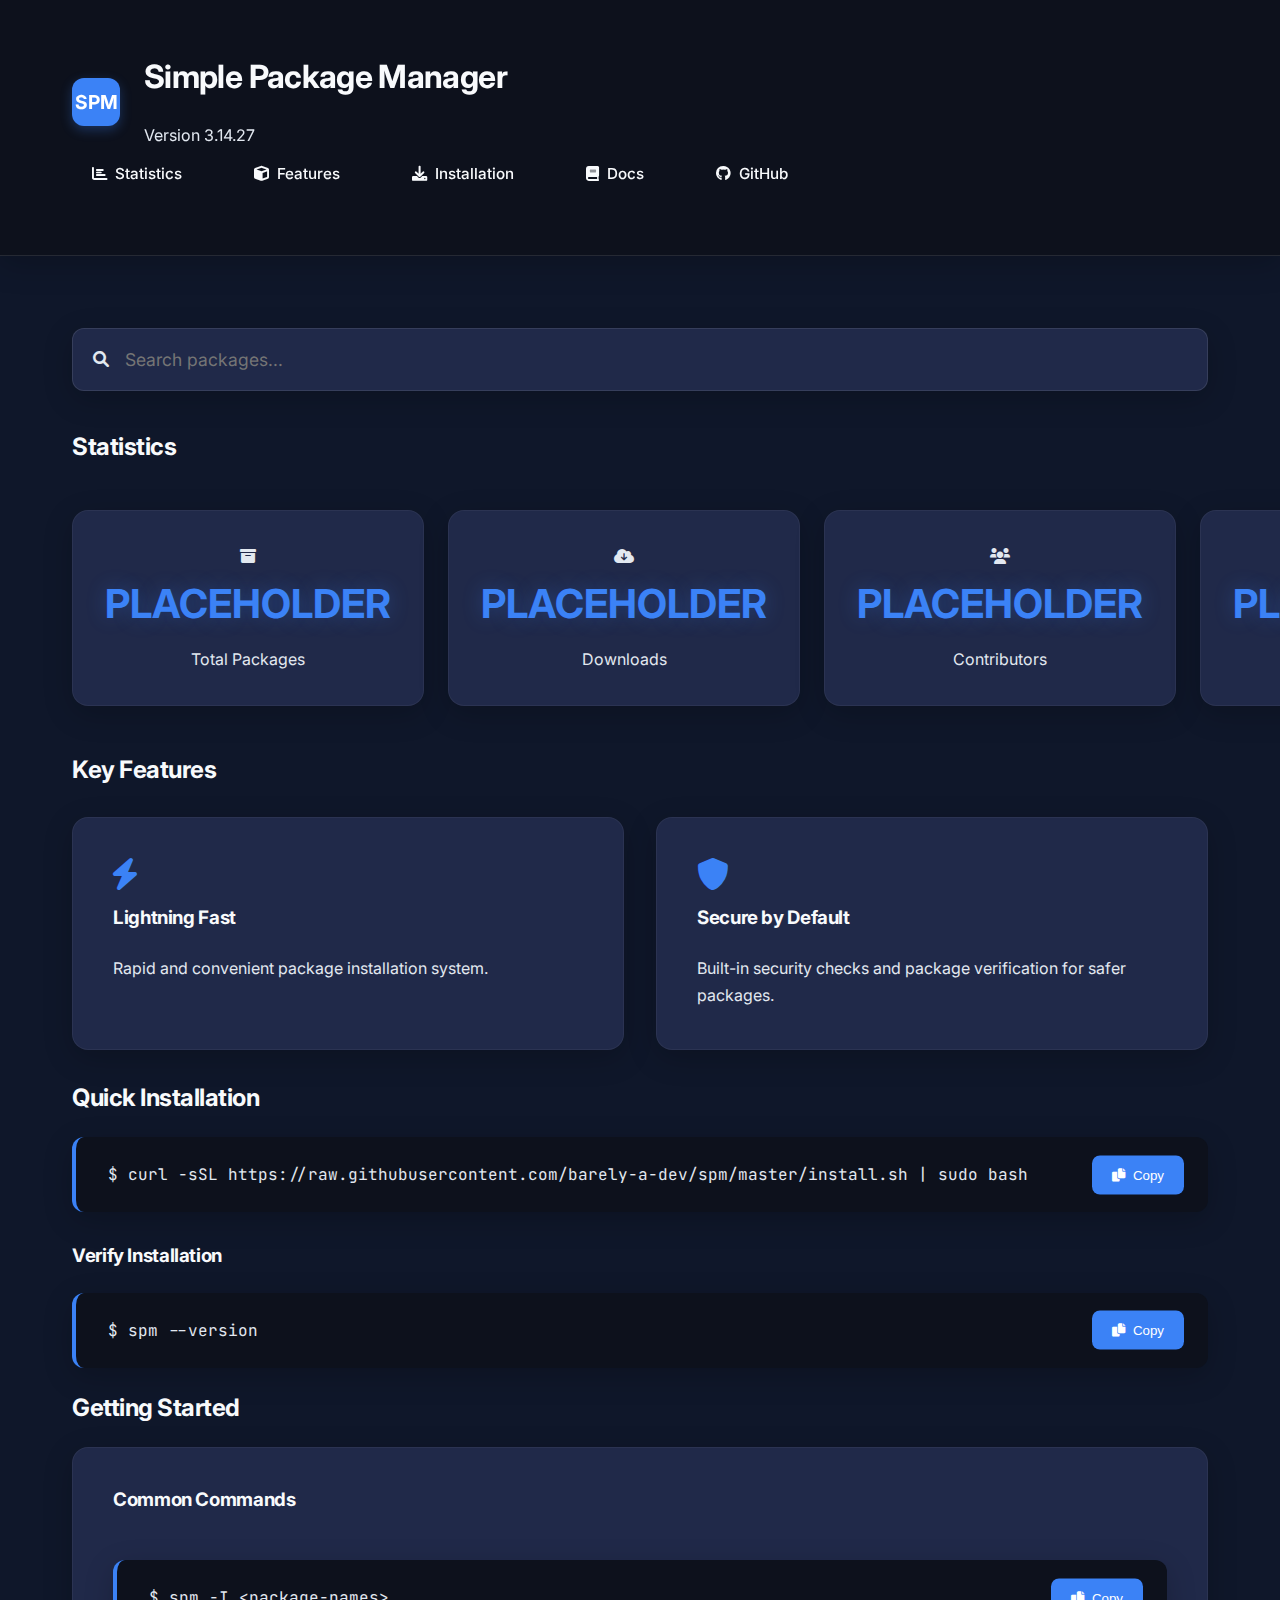
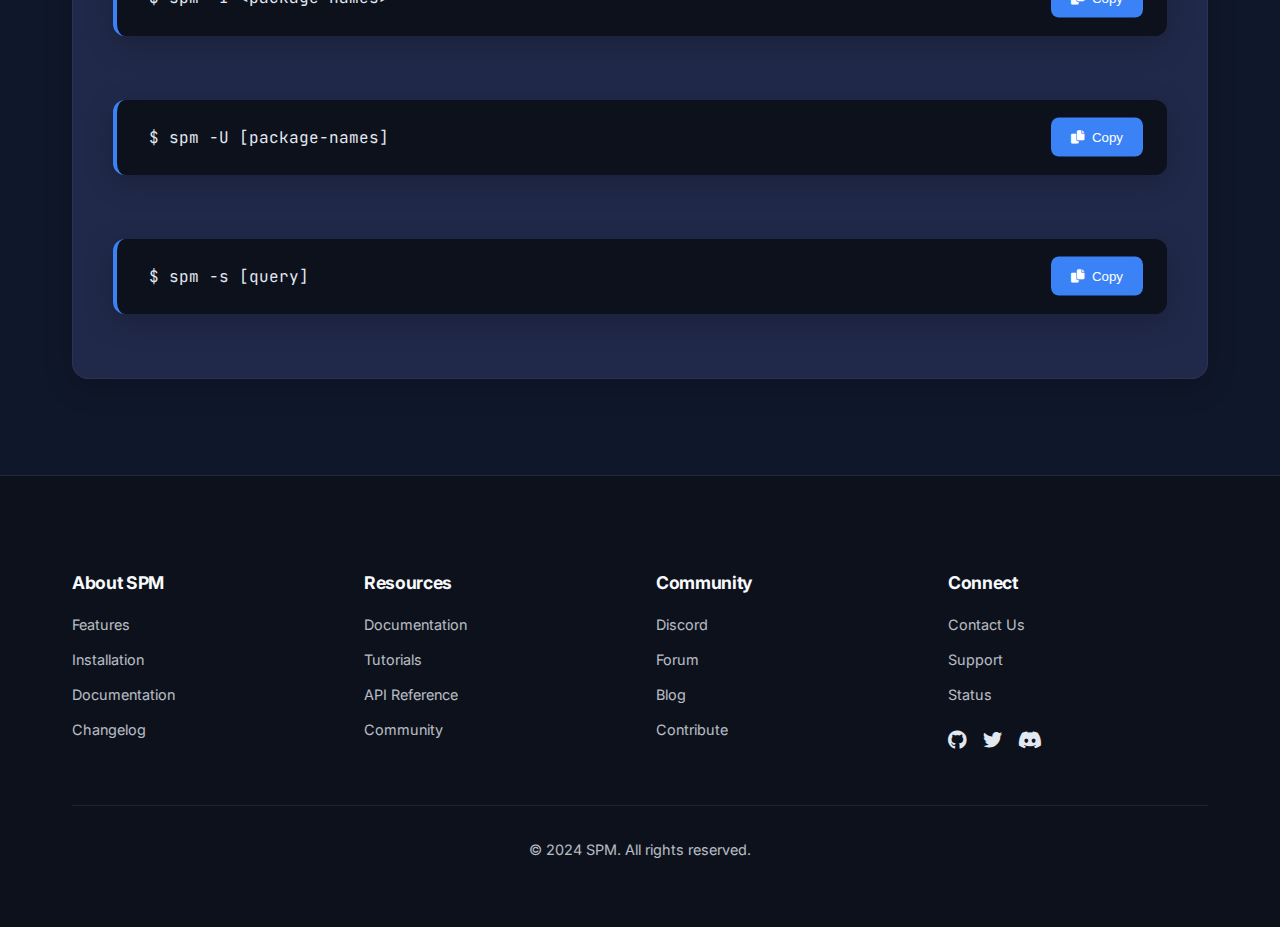
==== commit a18ba550: "Sort further into spm_lib, spm, spmc(onverter), and spmd(eveloper)" ====
--- a/website/index.html
+++ b/website/index.html
@@ -13,296 +13,7 @@
     <link
         href="https://fonts.googleapis.com/css2?family=JetBrains+Mono:wght@400;700&family=Inter:wght@400;500;700&display=swap"
         rel="stylesheet">
-    <style>
-        :root {
-            --primary: #1a1b26;
-            --primary-light: #24283b;
-            --primary-dark: #16161e;
-            --secondary: #1f2335;
-            --text: #a9b1d6;
-            --text-light: #c0caf5;
-            --accent: #7aa2f7;
-            --accent-light: #89b4fa;
-            --accent-dark: #6b8adb;
-            --success: #9ece6a;
-            --warning: #e0af68;
-            --error: #f7768e;
-            --gradient-primary: linear-gradient(135deg, var(--primary-light), var(--primary-dark));
-            --box-shadow: 0 8px 30px rgba(0, 0, 0, 0.2);
-            --transition-speed: 0.3s;
-        }
-
-        *,
-        *::before,
-        *::after {
-            box-sizing: border-box;
-            margin: 0;
-            padding: 0;
-        }
-
-        html {
-            scroll-behavior: smooth;
-            font-size: 16px;
-        }
-
-        body {
-            font-family: 'Inter', sans-serif;
-            line-height: 1.7;
-            background: var(--primary);
-            color: var(--text);
-            overflow-x: hidden;
-        }
-
-        h1,
-        h2,
-        h3,
-        h4,
-        h5,
-        h6 {
-            color: var(--text-light);
-            font-weight: 600;
-            line-height: 1.3;
-            margin-bottom: 1rem;
-        }
-
-        .container {
-            max-width: 1200px;
-            margin: 0 auto;
-            padding: 2rem;
-            position: relative;
-        }
-
-        header {
-            background: var(--gradient-primary);
-            padding: 1.5rem 0;
-            position: sticky;
-            top: 0;
-            z-index: 1000;
-            box-shadow: var(--box-shadow);
-            backdrop-filter: blur(10px);
-        }
-
-        .logo-container {
-            display: flex;
-            align-items: center;
-            gap: 1.5rem;
-        }
-
-        .logo {
-            width: 48px;
-            height: 48px;
-            background: var(--accent);
-            border-radius: 12px;
-            display: flex;
-            align-items: center;
-            justify-content: center;
-            font-weight: bold;
-            color: white;
-            font-size: 1.2rem;
-            box-shadow: 0 4px 12px rgba(122, 162, 247, 0.3);
-        }
-
-        nav {
-            display: flex;
-            gap: 2.5rem;
-            align-items: center;
-        }
-
-        nav a {
-            color: var(--text-light);
-            text-decoration: none;
-            padding: 0.75rem 1.25rem;
-            border-radius: 8px;
-            transition: all var(--transition-speed);
-            font-weight: 500;
-            display: flex;
-            align-items: center;
-            gap: 0.5rem;
-        }
-
-        nav a:hover {
-            background: rgba(255, 255, 255, 0.1);
-            transform: translateY(-2px);
-        }
-
-        .search-bar {
-            background: var(--primary-dark);
-            padding: 1.25rem;
-            border-radius: 12px;
-            display: flex;
-            align-items: center;
-            gap: 1rem;
-            margin: 2.5rem 0;
-            box-shadow: var(--box-shadow);
-            border: 1px solid rgba(255, 255, 255, 0.1);
-        }
-
-        .search-input {
-            background: transparent;
-            border: none;
-            color: var(--text);
-            flex: 1;
-            font-size: 1.1rem;
-            outline: none;
-            font-family: 'Inter', sans-serif;
-        }
-
-        .search-input::placeholder {
-            color: rgba(169, 177, 214, 0.5);
-        }
-
-        .statistics {
-            display: grid;
-            grid-template-columns: repeat(4, 1fr);
-            gap: 1.5rem;
-            margin: 3rem 0;
-        }
-
-        .stat-card {
-            background: var(--primary-light);
-            padding: 2rem;
-            border-radius: 16px;
-            text-align: center;
-            box-shadow: var(--box-shadow);
-            border: 1px solid rgba(255, 255, 255, 0.05);
-            transition: transform var(--transition-speed);
-        }
-
-        .stat-card:hover {
-            transform: translateY(-5px);
-        }
-
-        .stat-number {
-            font-size: 2.5rem;
-            color: var(--accent);
-            font-weight: 700;
-            margin-bottom: 0.5rem;
-        }
-
-        .feature-card {
-            background: var(--primary-light);
-            padding: 2.5rem;
-            border-radius: 16px;
-            box-shadow: var(--box-shadow);
-            transition: transform var(--transition-speed);
-            position: relative;
-            overflow: hidden;
-            border: 1px solid rgba(255, 255, 255, 0.05);
-        }
-
-        .feature-card:hover {
-            transform: translateY(-5px);
-        }
-
-        .cmd {
-            background: var(--primary-dark);
-            padding: 1.5rem 2rem;
-            border-radius: 12px;
-            position: relative;
-            font-family: 'JetBrains Mono', monospace;
-            border-left: 4px solid var(--accent);
-            margin: 1.5rem 0;
-            box-shadow: var(--box-shadow);
-        }
-
-        .copy-btn {
-            position: absolute;
-            right: 1.5rem;
-            top: 50%;
-            transform: translateY(-50%);
-            background: var(--accent);
-            color: white;
-            border: none;
-            padding: 0.75rem 1.25rem;
-            border-radius: 8px;
-            cursor: pointer;
-            transition: all var(--transition-speed);
-            display: flex;
-            align-items: center;
-            gap: 0.5rem;
-            font-family: 'Inter', sans-serif;
-            font-weight: 500;
-            box-shadow: 0 4px 12px rgba(122, 162, 247, 0.3);
-        }
-
-        .copy-btn:hover {
-            background: var(--accent-light);
-            transform: translateY(-50%) scale(1.2)
-        }
-
-        .search-results {
-            background: var(--primary-light);
-            border-radius: 12px;
-            margin-top: 0.5rem;
-            box-shadow: var(--box-shadow);
-            border: 1px solid rgba(255, 255, 255, 0.05);
-            overflow: hidden;
-        }
-
-        .search-result {
-            padding: 1.5rem;
-            border-bottom: 1px solid rgba(255, 255, 255, 0.05);
-            cursor: pointer;
-            transition: background var(--transition-speed);
-        }
-
-        .search-result:hover {
-            background: var(--primary);
-        }
-
-        .result-buttons {
-            display: flex;
-            gap: 1rem;
-            margin-top: 1rem;
-        }
-
-        .result-button {
-            background: var(--accent);
-            color: white;
-            border: none;
-            padding: 0.5rem 1rem;
-            border-radius: 6px;
-            cursor: pointer;
-            transition: all var(--transition-speed);
-            display: flex;
-            align-items: center;
-            gap: 0.5rem;
-            font-family: 'Inter', sans-serif;
-            font-size: 0.9rem;
-            font-weight: 500;
-        }
-
-        .result-button:hover {
-            background: var(--accent-light);
-            transform: translateY(-2px);
-        }
-
-        @media (max-width: 1024px) {
-            .statistics {
-                grid-template-columns: repeat(2, 1fr);
-            }
-        }
-
-        @media (max-width: 768px) {
-            .header-content {
-                flex-direction: column;
-                gap: 1.5rem;
-            }
-
-            nav {
-                flex-wrap: wrap;
-                justify-content: center;
-            }
-
-            .statistics {
-                grid-template-columns: 1fr;
-            }
-
-            .container {
-                padding: 1.5rem;
-            }
-        }
-    </style>
+    <link href="style.css" rel="stylesheet">
 </head>
 
 <body>
@@ -316,6 +27,7 @@
                 </div>
             </div>
             <nav>
+                <a href="#statistics"><i class="fas fa-chart-bar"></i> Statistics</a>
                 <a href="#features"><i class="fas fa-cube"></i> Features</a>
                 <a href="#installation"><i class="fas fa-download"></i> Installation</a>
                 <a href="#documentation"><i class="fas fa-book"></i> Docs</a>
@@ -330,24 +42,31 @@
                 <input type="text" class="search-input" placeholder="Search packages...">
             </div>
         </div>
-        <div class="statistics">
-            <div class="stat-card">
-                <div class="stat-number">PLACEHOLDER</div>
-                <div>Total Packages</div>
-            </div>
-            <div class="stat-card">
-                <div class="stat-number">PLACEHOLDER</div>
-                <div>Downloads</div>
-            </div>
-            <div class="stat-card">
-                <div class="stat-number">PLACEHOLDER</div>
-                <div>Contributors</div>
-            </div>
-            <div class="stat-card">
-                <div class="stat-number">PLACEHOLDER</div>
-                <div>Active Users</div>
-            </div>
-        </div>
+        <section id="statistics" class="fade-in">
+            <h2>Statistics</h2>
+            <div class="statistics">
+                <div class="stat-card">
+                    <i class="fas fa-archive statistic-icon"></i>
+                    <div class="stat-number">PLACEHOLDER</div>
+                    <div>Total Packages</div>
+                </div>
+                <div class="stat-card">
+                    <i class="fas fa-cloud-download-alt statistic-icon"></i>
+                    <div class="stat-number">PLACEHOLDER</div>
+                    <div>Downloads</div>
+                </div>
+                <div class="stat-card">
+                    <i class="fas fa-users statistic-icon"></i>
+                    <div class="stat-number">PLACEHOLDER</div>
+                    <div>Contributors</div>
+                </div>
+                <div class="stat-card">
+                    <i class="fas fa-user-active statistic-icon"></i>
+                    <div class="stat-number">PLACEHOLDER</div>
+                    <div>Active Users</div>
+                </div>
+            </div>
+        </section>
         <section id="features" class="fade-in">
             <h2>Key Features</h2>
             <div class="feature-grid"
@@ -404,6 +123,55 @@
             </section>
         </section>
     </main>
+    <footer class="footer">
+        <div class="container">
+            <div class="footer-content">
+                <div class="footer-section">
+                    <h4>About SPM</h4>
+                    <ul>
+                        <li><a href="#features">Features</a></li>
+                        <li><a href="#installation">Installation</a></li>
+                        <li><a href="#documentation">Documentation</a></li>
+                        <li><a href="/changelog">Changelog</a></li>
+                    </ul>
+                </div>
+                <div class="footer-section">
+                    <h4>Resources</h4>
+                    <ul>
+                        <li><a href="/docs">Documentation</a></li>
+                        <li><a href="/tutorials">Tutorials</a></li>
+                        <li><a href="/api">API Reference</a></li>
+                        <li><a href="/community">Community</a></li>
+                    </ul>
+                </div>
+                <div class="footer-section">
+                    <h4>Community</h4>
+                    <ul>
+                        <li><a href="/discord">Discord</a></li>
+                        <li><a href="/forum">Forum</a></li>
+                        <li><a href="/blog">Blog</a></li>
+                        <li><a href="/contribute">Contribute</a></li>
+                    </ul>
+                </div>
+                <div class="footer-section">
+                    <h4>Connect</h4>
+                    <ul>
+                        <li><a href="/contact">Contact Us</a></li>
+                        <li><a href="/support">Support</a></li>
+                        <li><a href="/status">Status</a></li>
+                    </ul>
+                    <div class="social-links">
+                        <a href="#"><i class="fab fa-github"></i></a>
+                        <a href="#"><i class="fab fa-twitter"></i></a>
+                        <a href="#"><i class="fab fa-discord"></i></a>
+                    </div>
+                </div>
+            </div>
+            <div class="footer-bottom">
+                <p>&copy; 2024 SPM. All rights reserved.</p>
+            </div>
+        </div>
+    </footer>    
     <script>
         document.addEventListener('DOMContentLoaded', () => {
             const observer = new IntersectionObserver((entries) => {
@@ -511,13 +279,11 @@
                         }
                         searchInput.parentElement.parentElement.appendChild(resultsContainer);
                         resultsContainer.addEventListener('click', async (e) => {
-                            console.log("CLICK");
                             const downloadBtn = e.target.closest('.download-btn');
                             const copyInstallBtn = e.target.closest('.copy-install-btn');
 
                             if (downloadBtn) {
                                 const packageFile = downloadBtn.getAttribute('data-package');
-                                console.log("PKG: ", packageFile);
                                 try {
                                     window.location.href = `https://raw.githubusercontent.com/barely-a-dev/spm_repo/master/${packageFile}`;
                                 } catch (error) {
@@ -568,13 +334,12 @@
                 try {
                     const response = await fetch('https://api.github.com/repos/barely-a-dev/spm_repo/contents');
                     const data = await response.json();
-                    console.log(data);
                     const totalPackages = data.filter(file => file.name.endsWith('.ver')).length;
-                    document.querySelectorAll('.stat-number').forEach((stat, index) => {
+                    document.querySelectorAll('.stat-number').forEach(async (stat, index) => {
                         switch (index) {
                             case 0: stat.textContent = totalPackages;
                                 break;
-                            case 1: stat.textContent = 'Coming Soon';
+                            case 1: stat.textContent = await getGithubDownloadCount("barely-a-dev/spm");
                                 break;
                             case 2: stat.textContent = '1';
                                 break;
@@ -588,6 +353,29 @@
                     console.error('Failed to fetch statistics:', error);
                 }
             }
+            async function getGithubDownloadCount(repo) {
+                try {
+                    const response = await fetch(`https://api.github.com/repos/${repo}/releases`, {
+                        headers: {
+                            'User-Agent': 'SPM-Site'
+                        }
+                    });
+
+                    if (!response.ok) {
+                        throw new Error(`HTTP error! status: ${response.status}`);
+                    }
+
+                    const data = await response.json();
+
+                    const totalDownloads = data
+                        .flatMap(release => release.assets || [])
+                        .reduce((sum, asset) => sum + (asset.download_count || 0), 0);
+
+                    return totalDownloads;
+                } catch (error) {
+                    throw error;
+                }
+            }
             fetchStats();
         });
     </script>
--- a/website/style.css
+++ b/website/style.css
@@ -0,0 +1,421 @@
+:root {
+    --primary: #0f172a;
+    --primary-light: rgb(32, 41, 73);
+    --primary-dark: rgb(13, 17, 28);
+    --secondary: rgb(38, 53, 54);
+    --text: #e2e8f0;
+    --text-light: #f8fafc;
+    --accent: #3b82f6;
+    --accent-light: #60a5fa;
+    --accent-dark: #2563eb;
+    --success: rgb(20, 197, 94);
+    --warning: #eab308;
+    --error: #ef4444;
+    --gradient-primary: linear-gradient(135deg, var(--primary-light), var(--primary-dark));
+    --box-shadow: 0 8px 30px rgba(0, 0, 0, 0.2);
+    --transition-speed: 0.3s;
+}
+
+/* Base Styles */
+* {
+    box-sizing: border-box;
+    margin: 0;
+    padding: 0;
+}
+
+html {
+    scroll-behavior: smooth;
+    font-size: 16px;
+}
+
+body {
+    font-family: 'Inter', sans-serif;
+    line-height: 1.7;
+    background: var(--primary);
+    color: var(--text);
+    overflow-x: hidden;
+}
+
+/* Typography */
+h1,
+h2,
+h3,
+h4,
+h5,
+h6 {
+    color: var(--text-light);
+    font-weight: 700;
+    line-height: 1.3;
+    margin-bottom: 1.5rem;
+    letter-spacing: -0.02em;
+}
+
+/* Layout */
+.container {
+    max-width: 1200px;
+    margin: 0 auto;
+    padding: 2rem;
+    position: relative;
+}
+
+/* Header */
+header {
+    background: var(--primary-dark);
+    padding: 1.5rem 0;
+    position: sticky;
+    top: 0;
+    z-index: 1000;
+    box-shadow: var(--box-shadow);
+    backdrop-filter: blur(10px);
+    border-bottom: 1px solid rgba(255, 255, 255, 0.1);
+}
+
+.logo-container {
+    display: flex;
+    align-items: center;
+    gap: 1.5rem;
+}
+
+.logo {
+    width: 48px;
+    height: 48px;
+    background: var(--accent);
+    border-radius: 12px;
+    display: flex;
+    align-items: center;
+    justify-content: center;
+    font-weight: bold;
+    color: white;
+    font-size: 1.2rem;
+    box-shadow: 0 4px 12px rgba(59, 130, 246, 0.3);
+    transition: transform var(--transition-speed);
+}
+
+.logo:hover {
+    transform: scale(1.05);
+}
+
+/* Navigation */
+nav {
+    display: flex;
+    gap: 2rem;
+    align-items: center;
+}
+
+nav a {
+    color: var(--text-light);
+    text-decoration: none;
+    padding: 0.75rem 1.25rem;
+    border-radius: 8px;
+    transition: all var(--transition-speed);
+    font-weight: 500;
+    display: flex;
+    align-items: center;
+    gap: 0.5rem;
+    font-size: 0.95rem;
+}
+
+nav a:hover {
+    background: rgba(255, 255, 255, 0.1);
+    transform: translateY(-2px);
+}
+
+/* Search Bar */
+.search-bar {
+    background: var(--primary-light);
+    padding: 1.25rem;
+    border-radius: 12px;
+    display: flex;
+    align-items: center;
+    gap: 1rem;
+    margin: 2.5rem 0;
+    box-shadow: var(--box-shadow);
+    border: 1px solid rgba(255, 255, 255, 0.1);
+    transition: all var(--transition-speed);
+}
+
+.search-bar:focus-within {
+    border-color: var(--accent);
+    transform: translateY(-2px);
+}
+
+.search-input {
+    background: transparent;
+    border: none;
+    color: var(--text);
+    flex: 1;
+    font-size: 1.1rem;
+    outline: none;
+    font-family: 'Inter', sans-serif;
+}
+
+/* Search results */
+.search-results {
+    background: var(--primary-light);
+    border-radius: 12px;
+    margin-top: 0.5rem;
+    box-shadow: var(--box-shadow);
+    border: 1px solid rgba(255, 255, 255, 0.05);
+    overflow: hidden;
+}
+
+.search-result {
+    padding: 1.5rem;
+    border-bottom: 1px solid rgba(255, 255, 255, 0.05);
+    cursor: pointer;
+    transition: background var(--transition-speed);
+}
+
+.search-result:hover {
+    background: var(--primary);
+}
+
+.result-buttons {
+    display: flex;
+    gap: 1rem;
+    margin-top: 1rem;
+}
+
+.result-button {
+    background: var(--accent);
+    color: white;
+    border: none;
+    padding: 0.5rem 1rem;
+    border-radius: 6px;
+    cursor: pointer;
+    transition: all var(--transition-speed);
+    display: flex;
+    align-items: center;
+    gap: 0.5rem;
+    font-family: 'Inter', sans-serif;
+    font-size: 0.9rem;
+    font-weight: 500;
+}
+
+.result-button:hover {
+    background: var(--accent-light);
+    transform: translateY(-2px) scale(1.08);
+}
+
+/* Topbar scroll fixes */
+
+section[id] {
+    scroll-margin-top: 275px;
+}
+
+.header-content {
+    display: flex;
+    justify-content: space-between;
+    align-items: center;
+    flex-wrap: wrap;
+}
+
+/* Statistics */
+.statistics {
+    display: grid;
+    grid-template-columns: repeat(4, 1fr);
+    gap: 1.5rem;
+    margin: 3rem 0;
+}
+
+.stat-card {
+    background: var(--primary-light);
+    padding: 2rem;
+    border-radius: 16px;
+    text-align: center;
+    box-shadow: var(--box-shadow);
+    border: 1px solid rgba(255, 255, 255, 0.05);
+    transition: all var(--transition-speed);
+}
+
+.stat-card:hover {
+    transform: translateY(-5px);
+    background: var(--primary-dark);
+}
+
+.stat-number {
+    font-size: 2.5rem;
+    color: var(--accent);
+    font-weight: 700;
+    margin-bottom: 0.5rem;
+    text-shadow: 0 0 20px rgba(59, 130, 246, 0.3);
+}
+
+/* Feature Cards */
+.feature-card {
+    background: var(--primary-light);
+    padding: 2.5rem;
+    border-radius: 16px;
+    box-shadow: var(--box-shadow);
+    transition: all var(--transition-speed);
+    position: relative;
+    overflow: hidden;
+    border: 1px solid rgba(255, 255, 255, 0.05);
+}
+
+.feature-card:hover {
+    transform: translateY(-5px);
+    background: var(--primary-dark);
+}
+
+/* Command Line */
+.cmd {
+    background: var(--primary-dark);
+    padding: 1.5rem 2rem;
+    border-radius: 12px;
+    position: relative;
+    font-family: 'JetBrains Mono', monospace;
+    border-left: 4px solid var(--accent);
+    margin: 1.5rem 0;
+    box-shadow: var(--box-shadow);
+}
+
+.copy-btn {
+    position: absolute;
+    right: 1.5rem;
+    top: 50%;
+    transform: translateY(-50%);
+    background: var(--accent);
+    color: white;
+    border: none;
+    padding: 0.75rem 1.25rem;
+    border-radius: 8px;
+    cursor: pointer;
+    transition: all var(--transition-speed);
+    display: flex;
+    align-items: center;
+    gap: 0.5rem;
+    font-weight: 500;
+}
+
+.copy-btn:hover {
+    background: var(--accent-light);
+    transform: translateY(-50%) scale(1.05);
+}
+
+/* Footer Styles */
+.footer {
+    background: var(--primary-dark);
+    padding: 4rem 0 2rem 0;
+    margin-top: 4rem;
+    border-top: 1px solid rgba(255, 255, 255, 0.1);
+}
+
+.footer-content {
+    display: grid;
+    grid-template-columns: repeat(4, 1fr);
+    gap: 2rem;
+    margin-bottom: 3rem;
+}
+
+.footer-section h4 {
+    color: var(--text-light);
+    margin-bottom: 1rem;
+    font-size: 1.1rem;
+}
+
+.footer-section ul {
+    list-style: none;
+}
+
+.footer-section ul li {
+    margin-bottom: 0.5rem;
+}
+
+.footer-section ul li a {
+    color: var(--text);
+    text-decoration: none;
+    transition: all var(--transition-speed);
+    font-size: 0.9rem;
+    opacity: 0.8;
+}
+
+.footer-section ul li a:hover {
+    color: var(--accent);
+    opacity: 1;
+}
+
+.footer-bottom {
+    text-align: center;
+    padding-top: 2rem;
+    border-top: 1px solid rgba(255, 255, 255, 0.1);
+    font-size: 0.9rem;
+    opacity: 0.8;
+}
+
+.social-links {
+    display: flex;
+    gap: 1rem;
+    margin-top: 1rem;
+}
+
+.social-links a {
+    color: var(--text);
+    font-size: 1.2rem;
+    transition: all var(--transition-speed);
+}
+
+.social-links a:hover {
+    color: var(--accent);
+    transform: translateY(-2px);
+}
+
+@media (max-width: 768px) {
+    .footer-content {
+        grid-template-columns: repeat(2, 1fr);
+    }
+}
+
+@media (max-width: 480px) {
+    .footer-content {
+        grid-template-columns: 1fr;
+    }
+}
+
+/* Animations */
+@keyframes fadeIn {
+    from {
+        opacity: 0;
+        transform: translateY(20px);
+    }
+
+    to {
+        opacity: 1;
+        transform: translateY(0);
+    }
+}
+
+.fade-in {
+    animation: fadeIn 0.6s ease-out forwards;
+}
+
+/* Responsive Design */
+@media (max-width: 1024px) {
+    .statistics {
+        grid-template-columns: repeat(2, 1fr);
+    }
+
+    .container {
+        padding: 1.5rem;
+    }
+}
+
+@media (max-width: 768px) {
+    .header-content {
+        flex-direction: column;
+        gap: 1.5rem;
+    }
+
+    nav {
+        flex-wrap: wrap;
+        justify-content: center;
+    }
+
+    .statistics {
+        grid-template-columns: 1fr;
+    }
+
+    .feature-card:hover {
+        transform: none;
+    }
+}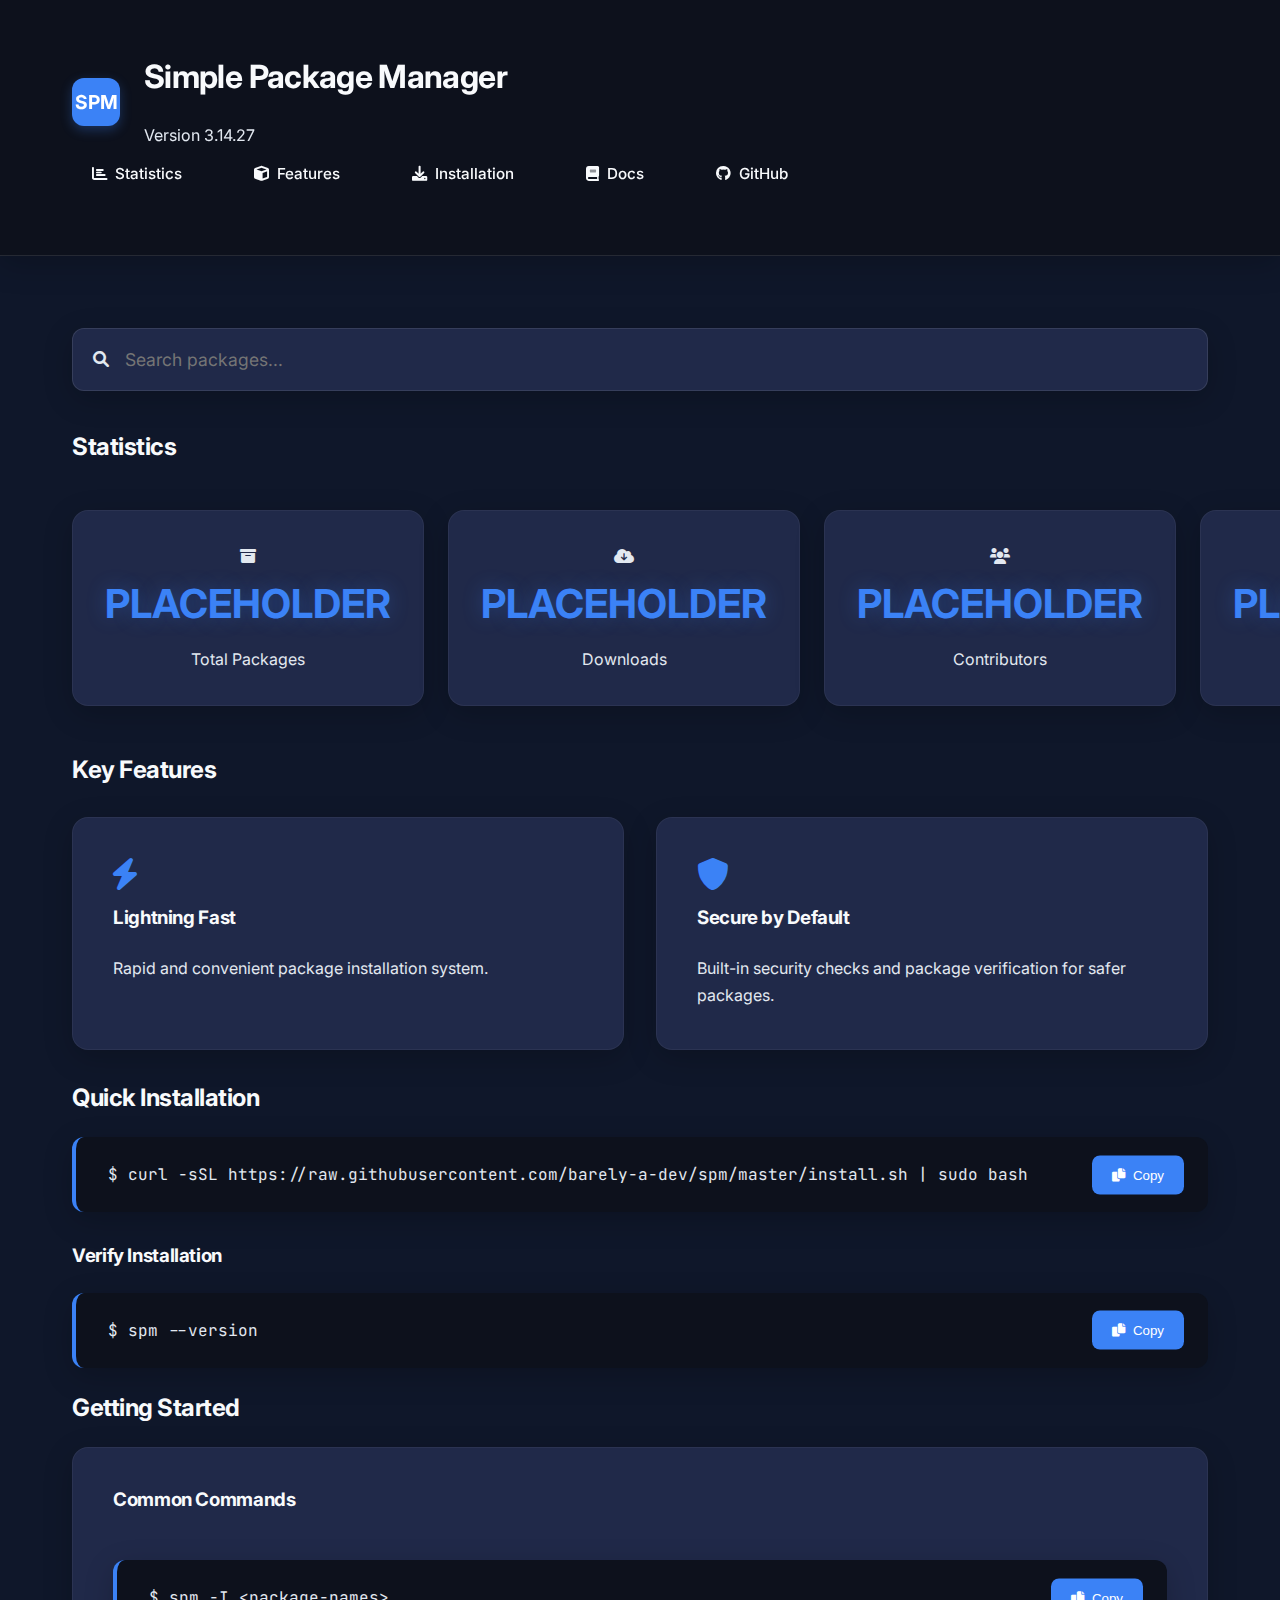
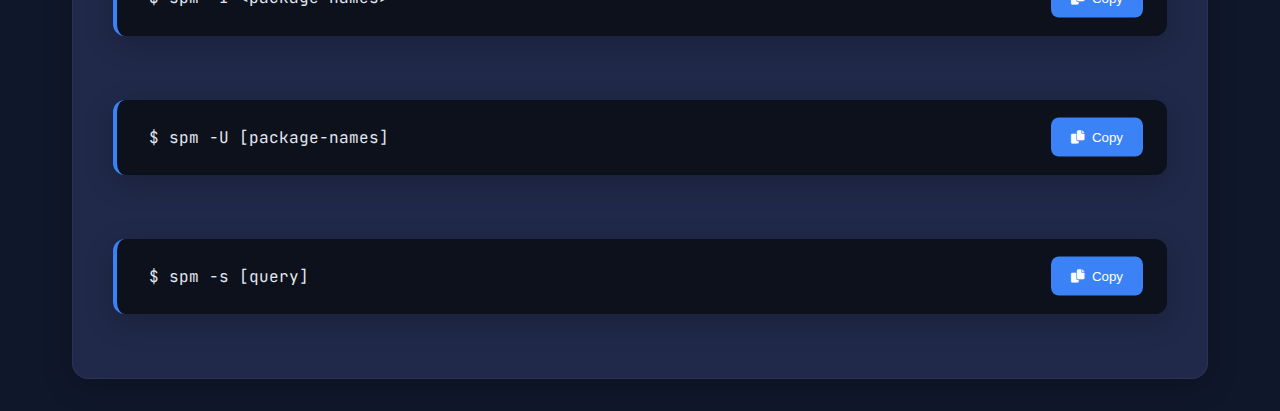
==== commit 47927c57: "Minor bug fix" ====
--- a/website/index.html
+++ b/website/index.html
@@ -123,7 +123,7 @@
             </section>
         </section>
     </main>
-    <footer class="footer">
+    <!-- <footer class="footer">
         <div class="container">
             <div class="footer-content">
                 <div class="footer-section">
@@ -171,7 +171,7 @@
                 <p>&copy; 2024 SPM. All rights reserved.</p>
             </div>
         </div>
-    </footer>    
+    </footer> -->   
     <script>
         document.addEventListener('DOMContentLoaded', () => {
             const observer = new IntersectionObserver((entries) => {
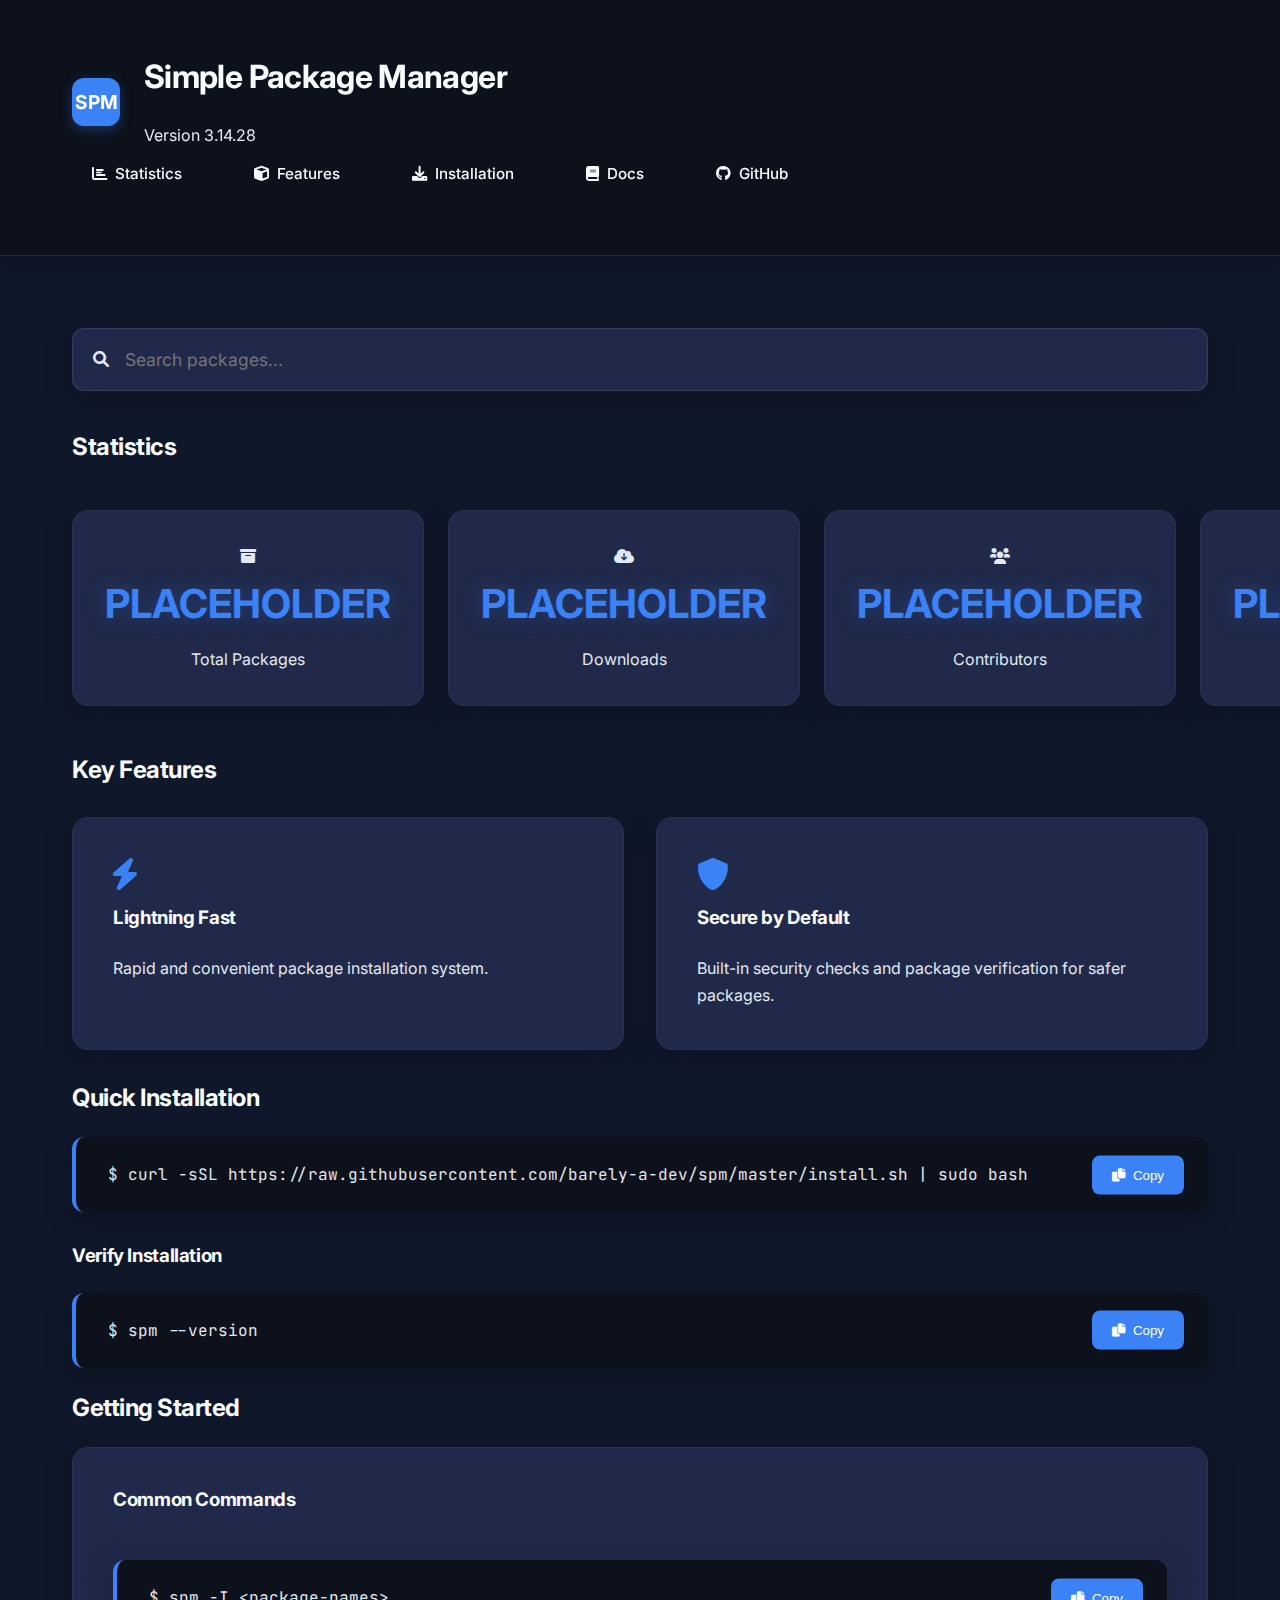
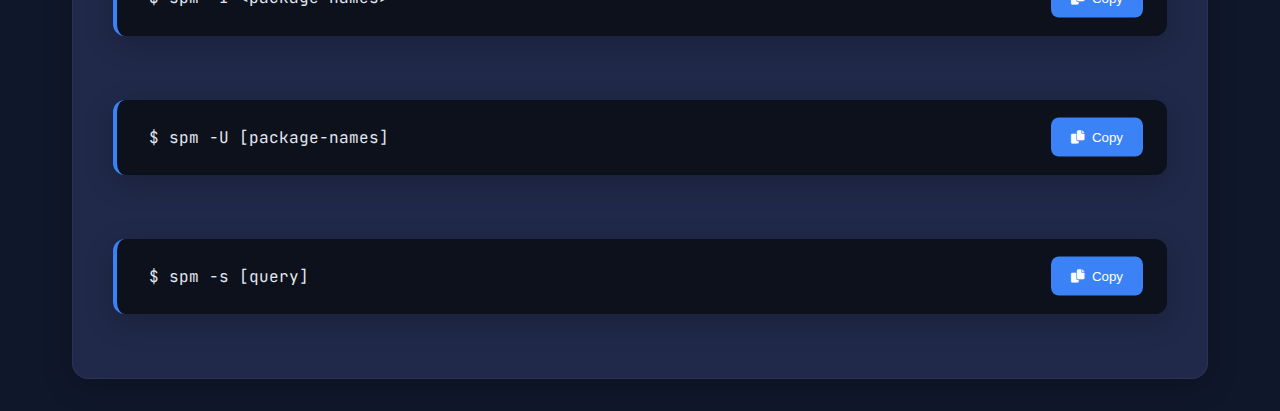
==== commit 70f2e549: "Update version, remove unnecessary arguments" ====
--- a/website/index.html
+++ b/website/index.html
@@ -23,7 +23,7 @@
                 <div class="logo">SPM</div>
                 <div>
                     <h1>Simple Package Manager</h1>
-                    <span class="version">Version 3.14.27</span>
+                    <span class="version">Version 3.14.28</span>
                 </div>
             </div>
             <nav>
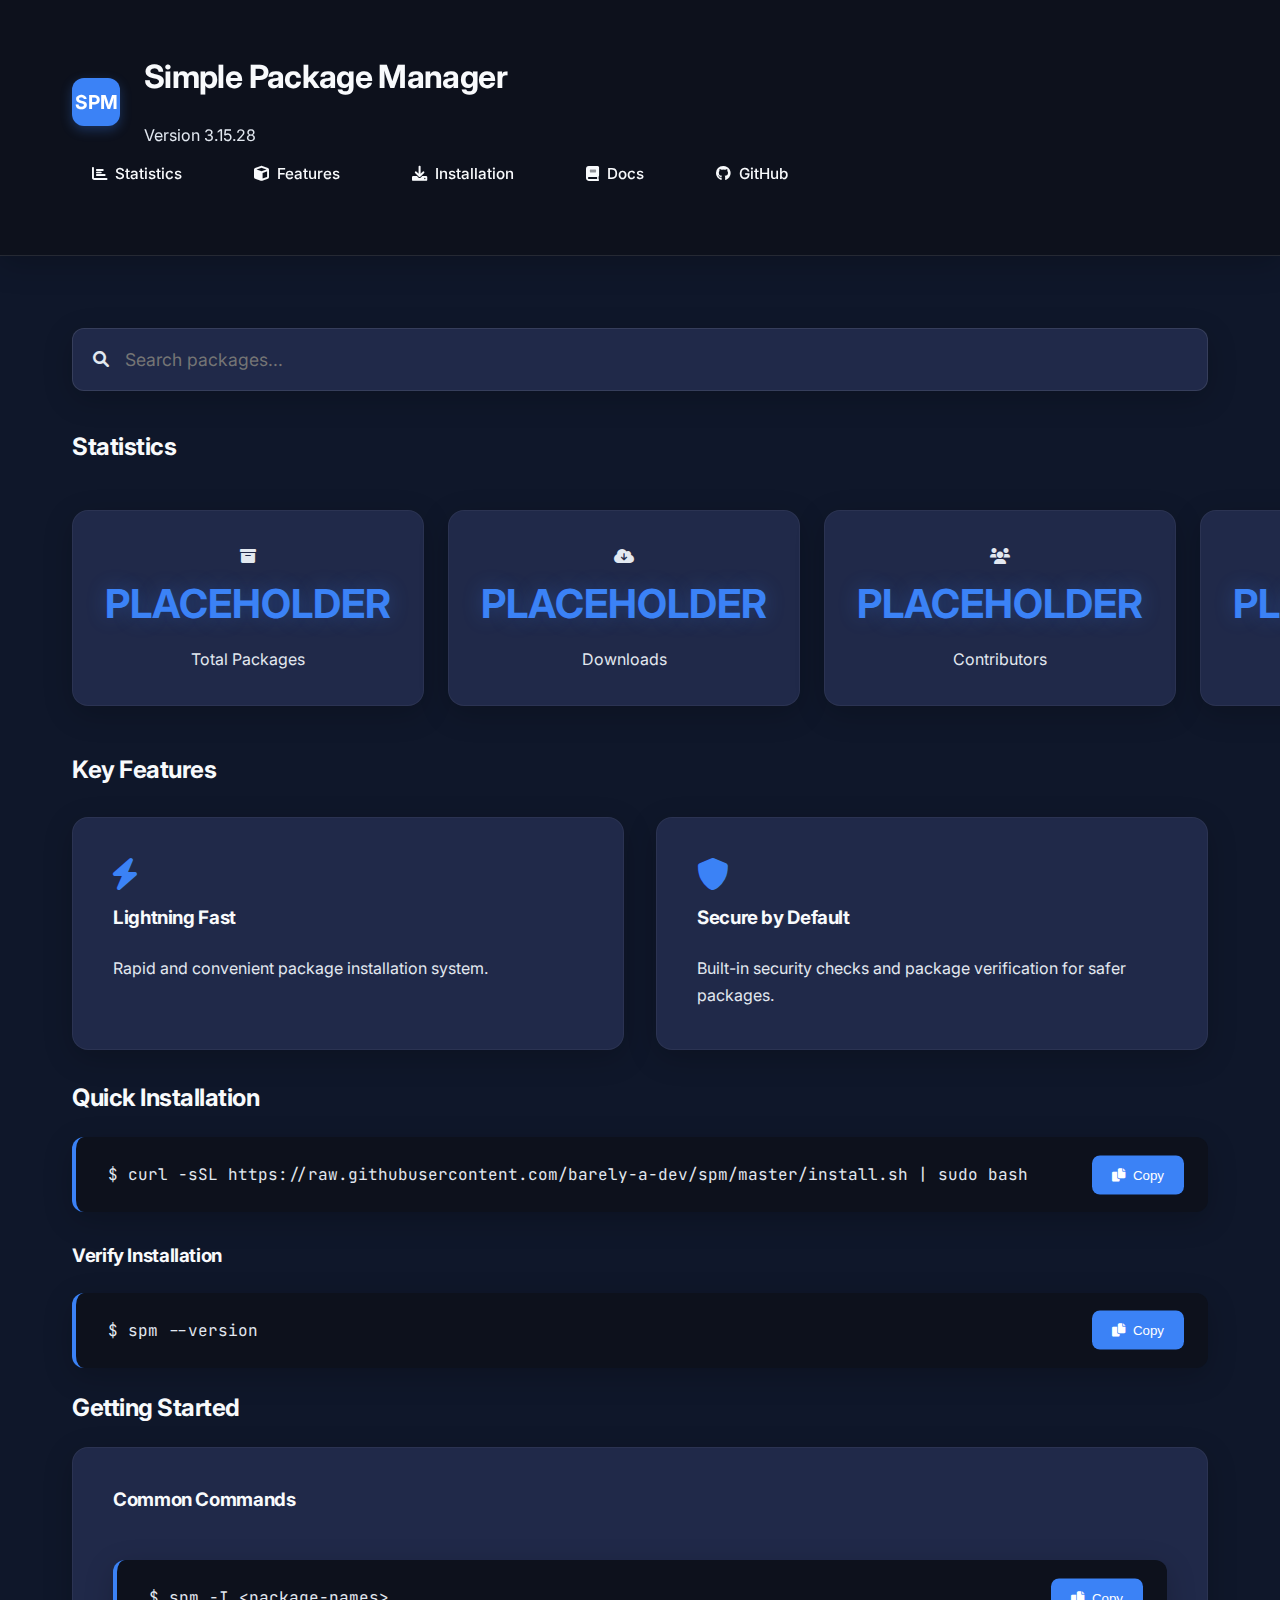
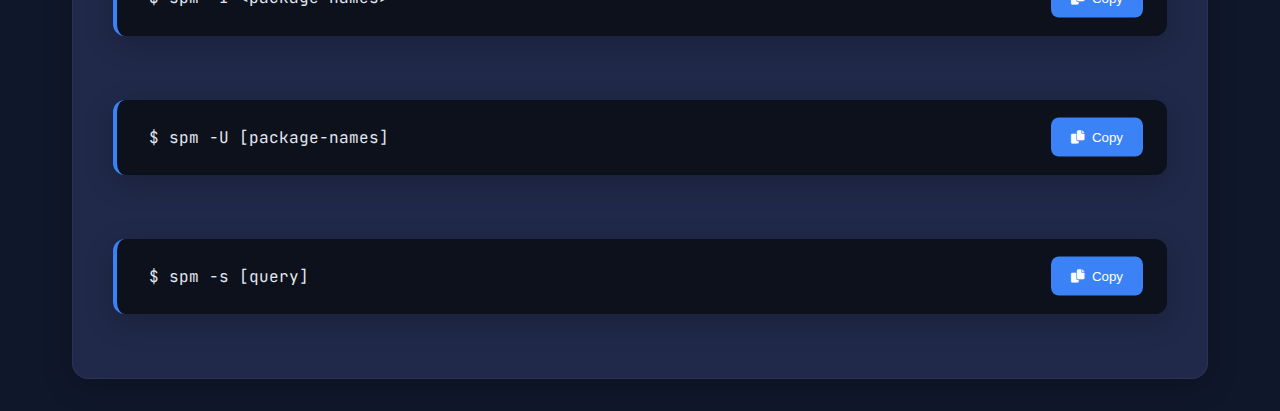
==== commit 00ff9414: "Add package compatibility checkign" ====
--- a/website/index.html
+++ b/website/index.html
@@ -23,7 +23,7 @@
                 <div class="logo">SPM</div>
                 <div>
                     <h1>Simple Package Manager</h1>
-                    <span class="version">Version 3.14.28</span>
+                    <span class="version">Version 3.15.28</span>
                 </div>
             </div>
             <nav>
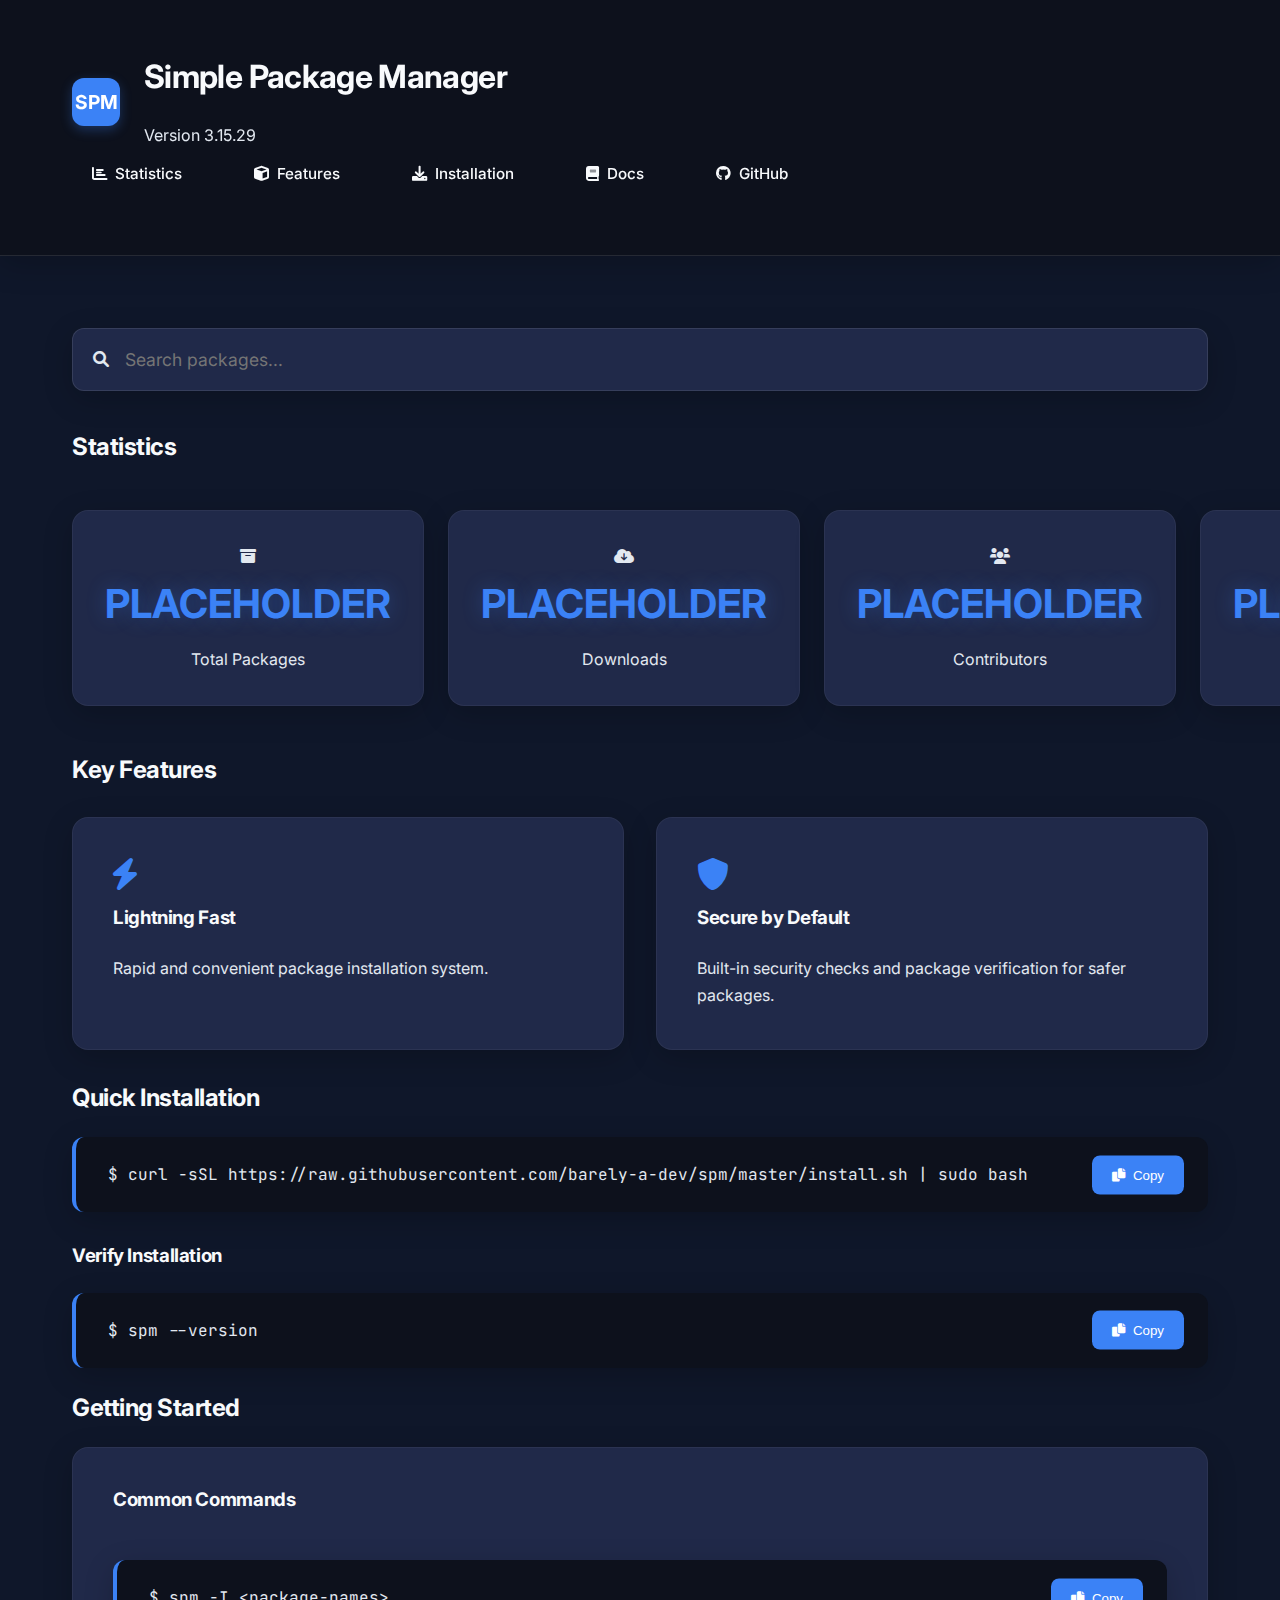
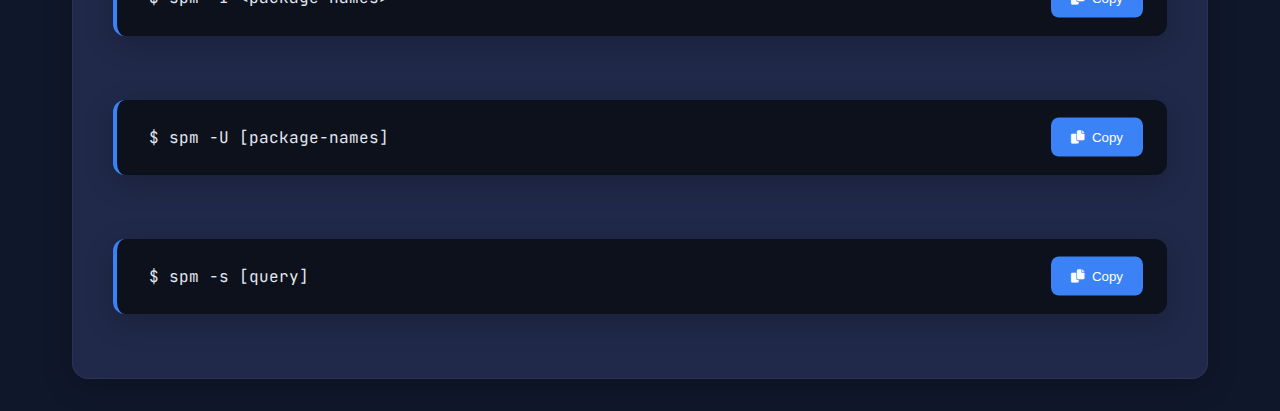
==== commit 712ccb25: "Switched from using indicatif to utls::prog" ====
--- a/website/index.html
+++ b/website/index.html
@@ -23,7 +23,7 @@
                 <div class="logo">SPM</div>
                 <div>
                     <h1>Simple Package Manager</h1>
-                    <span class="version">Version 3.15.28</span>
+                    <span class="version">Version 3.15.29</span>
                 </div>
             </div>
             <nav>
